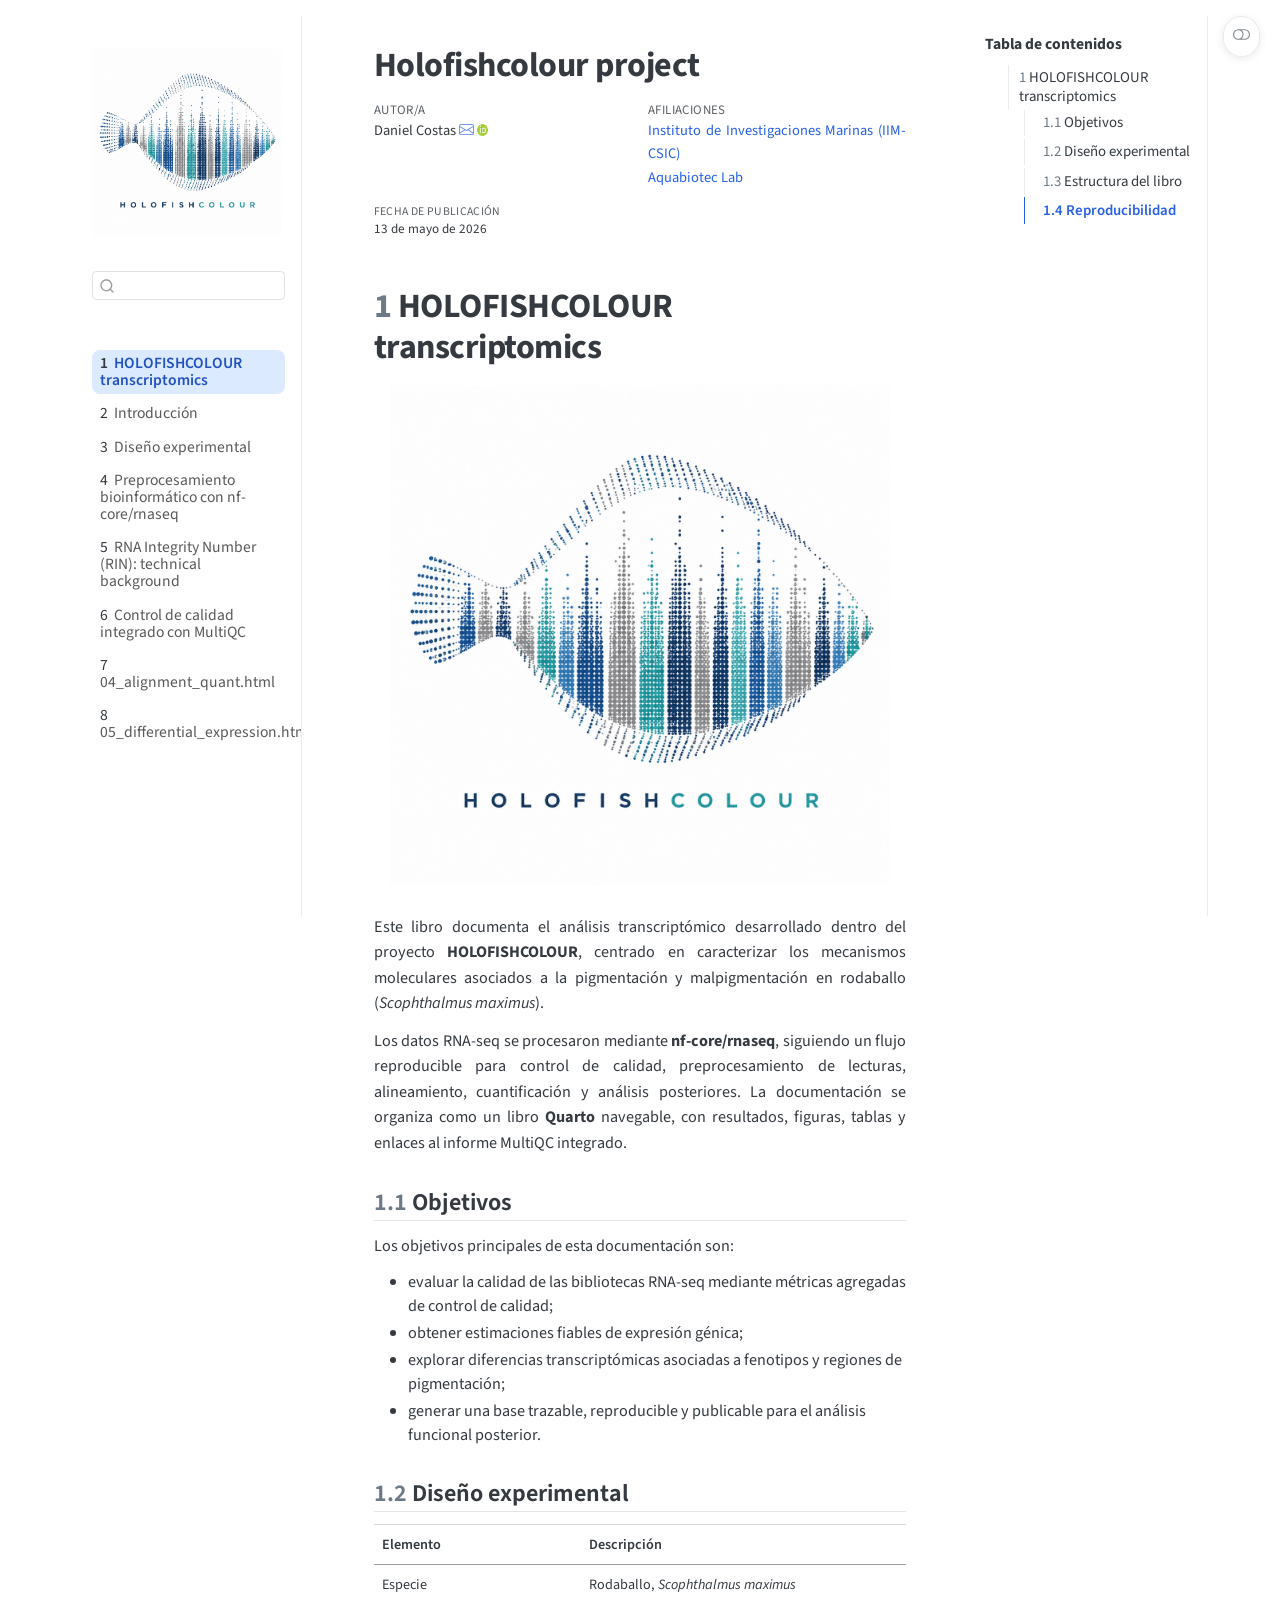
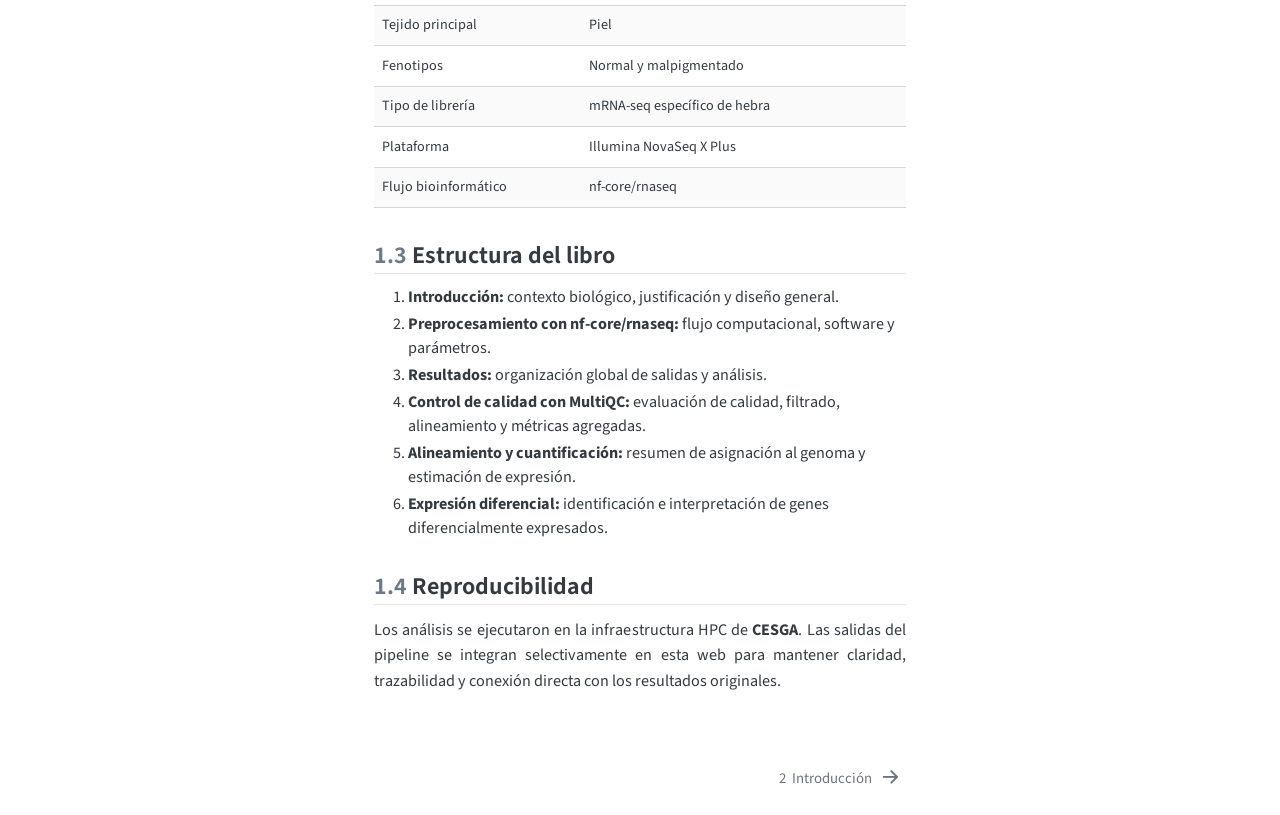
==== docs/index.html @ 81b0dbe5 "Add experimental design chapter" ====
<!DOCTYPE html>
<html xmlns="http://www.w3.org/1999/xhtml" lang="es" xml:lang="es"><head>

<meta charset="utf-8">
<meta name="generator" content="quarto-1.8.27">

<meta name="viewport" content="width=device-width, initial-scale=1.0, user-scalable=yes">

<meta name="author" content="Daniel Costas">

<title>Holofishcolour project</title>
<style>
code{white-space: pre-wrap;}
span.smallcaps{font-variant: small-caps;}
div.columns{display: flex; gap: min(4vw, 1.5em);}
div.column{flex: auto; overflow-x: auto;}
div.hanging-indent{margin-left: 1.5em; text-indent: -1.5em;}
ul.task-list{list-style: none;}
ul.task-list li input[type="checkbox"] {
  width: 0.8em;
  margin: 0 0.8em 0.2em -1em; /* quarto-specific, see https://github.com/quarto-dev/quarto-cli/issues/4556 */ 
  vertical-align: middle;
}
</style>


<script src="site_libs/quarto-nav/quarto-nav.js"></script>
<script src="site_libs/quarto-nav/headroom.min.js"></script>
<script src="site_libs/clipboard/clipboard.min.js"></script>
<script src="site_libs/quarto-search/autocomplete.umd.js"></script>
<script src="site_libs/quarto-search/fuse.min.js"></script>
<script src="site_libs/quarto-search/quarto-search.js"></script>
<meta name="quarto:offset" content="./">
<link href="./chapters/01_intro.html" rel="next">
<script src="site_libs/quarto-html/quarto.js" type="module"></script>
<script src="site_libs/quarto-html/tabsets/tabsets.js" type="module"></script>
<script src="site_libs/quarto-html/axe/axe-check.js" type="module"></script>
<script src="site_libs/quarto-html/popper.min.js"></script>
<script src="site_libs/quarto-html/tippy.umd.min.js"></script>
<script src="site_libs/quarto-html/anchor.min.js"></script>
<link href="site_libs/quarto-html/tippy.css" rel="stylesheet">
<link href="site_libs/quarto-html/quarto-syntax-highlighting-ed96de9b727972fe78a7b5d16c58bf87.css" rel="stylesheet" class="quarto-color-scheme" id="quarto-text-highlighting-styles">
<link href="site_libs/quarto-html/quarto-syntax-highlighting-dark-4d9afe2b8d18ee9fa5d0d57b5ed4214d.css" rel="stylesheet" class="quarto-color-scheme quarto-color-alternate" id="quarto-text-highlighting-styles">
<link href="site_libs/quarto-html/quarto-syntax-highlighting-ed96de9b727972fe78a7b5d16c58bf87.css" rel="stylesheet" class="quarto-color-scheme-extra" id="quarto-text-highlighting-styles">
<script src="site_libs/bootstrap/bootstrap.min.js"></script>
<link href="site_libs/bootstrap/bootstrap-icons.css" rel="stylesheet">
<link href="site_libs/bootstrap/bootstrap-0dd2bd5de344125cf763a379ddc3eb04.min.css" rel="stylesheet" append-hash="true" class="quarto-color-scheme" id="quarto-bootstrap" data-mode="light">
<link href="site_libs/bootstrap/bootstrap-dark-7e34ecb6a0e7991f0346b0751d4a7c3f.min.css" rel="stylesheet" append-hash="true" class="quarto-color-scheme quarto-color-alternate" id="quarto-bootstrap" data-mode="dark">
<link href="site_libs/bootstrap/bootstrap-0dd2bd5de344125cf763a379ddc3eb04.min.css" rel="stylesheet" append-hash="true" class="quarto-color-scheme-extra" id="quarto-bootstrap" data-mode="light">
<script id="quarto-search-options" type="application/json">{
  "location": "sidebar",
  "copy-button": false,
  "collapse-after": 3,
  "panel-placement": "start",
  "type": "textbox",
  "limit": 50,
  "keyboard-shortcut": [
    "f",
    "/",
    "s"
  ],
  "show-item-context": false,
  "language": {
    "search-no-results-text": "No se han encontrado resultados",
    "search-matching-documents-text": "documentos encontrados",
    "search-copy-link-title": "Copiar el enlace en la búsqueda",
    "search-hide-matches-text": "Ocultar resultados adicionales",
    "search-more-match-text": "resultado adicional en este documento",
    "search-more-matches-text": "resultados adicionales en este documento",
    "search-clear-button-title": "Borrar",
    "search-text-placeholder": "",
    "search-detached-cancel-button-title": "Cancelar",
    "search-submit-button-title": "Enviar",
    "search-label": "Buscar"
  }
}</script>
<style>html{ scroll-behavior: smooth; }</style>


<link rel="stylesheet" href="styles.css">
</head>

<body class="nav-sidebar floating quarto-light"><script id="quarto-html-before-body" type="application/javascript">
    const toggleBodyColorMode = (bsSheetEl) => {
      const mode = bsSheetEl.getAttribute("data-mode");
      const bodyEl = window.document.querySelector("body");
      if (mode === "dark") {
        bodyEl.classList.add("quarto-dark");
        bodyEl.classList.remove("quarto-light");
      } else {
        bodyEl.classList.add("quarto-light");
        bodyEl.classList.remove("quarto-dark");
      }
    }
    const toggleBodyColorPrimary = () => {
      const bsSheetEl = window.document.querySelector("link#quarto-bootstrap:not([rel=disabled-stylesheet])");
      if (bsSheetEl) {
        toggleBodyColorMode(bsSheetEl);
      }
    }
    const setColorSchemeToggle = (alternate) => {
      const toggles = window.document.querySelectorAll('.quarto-color-scheme-toggle');
      for (let i=0; i < toggles.length; i++) {
        const toggle = toggles[i];
        if (toggle) {
          if (alternate) {
            toggle.classList.add("alternate");
          } else {
            toggle.classList.remove("alternate");
          }
        }
      }
    };
    const toggleColorMode = (alternate) => {
      // Switch the stylesheets
      const primaryStylesheets = window.document.querySelectorAll('link.quarto-color-scheme:not(.quarto-color-alternate)');
      const alternateStylesheets = window.document.querySelectorAll('link.quarto-color-scheme.quarto-color-alternate');
      manageTransitions('#quarto-margin-sidebar .nav-link', false);
      if (alternate) {
        // note: dark is layered on light, we don't disable primary!
        enableStylesheet(alternateStylesheets);
        for (const sheetNode of alternateStylesheets) {
          if (sheetNode.id === "quarto-bootstrap") {
            toggleBodyColorMode(sheetNode);
          }
        }
      } else {
        disableStylesheet(alternateStylesheets);
        enableStylesheet(primaryStylesheets)
        toggleBodyColorPrimary();
      }
      manageTransitions('#quarto-margin-sidebar .nav-link', true);
      // Switch the toggles
      setColorSchemeToggle(alternate)
      // Hack to workaround the fact that safari doesn't
      // properly recolor the scrollbar when toggling (#1455)
      if (navigator.userAgent.indexOf('Safari') > 0 && navigator.userAgent.indexOf('Chrome') == -1) {
        manageTransitions("body", false);
        window.scrollTo(0, 1);
        setTimeout(() => {
          window.scrollTo(0, 0);
          manageTransitions("body", true);
        }, 40);
      }
    }
    const disableStylesheet = (stylesheets) => {
      for (let i=0; i < stylesheets.length; i++) {
        const stylesheet = stylesheets[i];
        stylesheet.rel = 'disabled-stylesheet';
      }
    }
    const enableStylesheet = (stylesheets) => {
      for (let i=0; i < stylesheets.length; i++) {
        const stylesheet = stylesheets[i];
        if(stylesheet.rel !== 'stylesheet') { // for Chrome, which will still FOUC without this check
          stylesheet.rel = 'stylesheet';
        }
      }
    }
    const manageTransitions = (selector, allowTransitions) => {
      const els = window.document.querySelectorAll(selector);
      for (let i=0; i < els.length; i++) {
        const el = els[i];
        if (allowTransitions) {
          el.classList.remove('notransition');
        } else {
          el.classList.add('notransition');
        }
      }
    }
    const isFileUrl = () => {
      return window.location.protocol === 'file:';
    }
    const hasAlternateSentinel = () => {
      let styleSentinel = getColorSchemeSentinel();
      if (styleSentinel !== null) {
        return styleSentinel === "alternate";
      } else {
        return false;
      }
    }
    const setStyleSentinel = (alternate) => {
      const value = alternate ? "alternate" : "default";
      if (!isFileUrl()) {
        window.localStorage.setItem("quarto-color-scheme", value);
      } else {
        localAlternateSentinel = value;
      }
    }
    const getColorSchemeSentinel = () => {
      if (!isFileUrl()) {
        const storageValue = window.localStorage.getItem("quarto-color-scheme");
        return storageValue != null ? storageValue : localAlternateSentinel;
      } else {
        return localAlternateSentinel;
      }
    }
    const toggleGiscusIfUsed = (isAlternate, darkModeDefault) => {
      const baseTheme = document.querySelector('#giscus-base-theme')?.value ?? 'light';
      const alternateTheme = document.querySelector('#giscus-alt-theme')?.value ?? 'dark';
      let newTheme = '';
      if(authorPrefersDark) {
        newTheme = isAlternate ? baseTheme : alternateTheme;
      } else {
        newTheme = isAlternate ? alternateTheme : baseTheme;
      }
      const changeGiscusTheme = () => {
        // From: https://github.com/giscus/giscus/issues/336
        const sendMessage = (message) => {
          const iframe = document.querySelector('iframe.giscus-frame');
          if (!iframe) return;
          iframe.contentWindow.postMessage({ giscus: message }, 'https://giscus.app');
        }
        sendMessage({
          setConfig: {
            theme: newTheme
          }
        });
      }
      const isGiscussLoaded = window.document.querySelector('iframe.giscus-frame') !== null;
      if (isGiscussLoaded) {
        changeGiscusTheme();
      }
    };
    const authorPrefersDark = false;
    const darkModeDefault = authorPrefersDark;
      document.querySelector('link#quarto-text-highlighting-styles.quarto-color-scheme-extra').rel = 'disabled-stylesheet';
      document.querySelector('link#quarto-bootstrap.quarto-color-scheme-extra').rel = 'disabled-stylesheet';
    let localAlternateSentinel = darkModeDefault ? 'alternate' : 'default';
    // Dark / light mode switch
    window.quartoToggleColorScheme = () => {
      // Read the current dark / light value
      let toAlternate = !hasAlternateSentinel();
      toggleColorMode(toAlternate);
      setStyleSentinel(toAlternate);
      toggleGiscusIfUsed(toAlternate, darkModeDefault);
      window.dispatchEvent(new Event('resize'));
    };
    // Switch to dark mode if need be
    if (hasAlternateSentinel()) {
      toggleColorMode(true);
    } else {
      toggleColorMode(false);
    }
  </script>

<div id="quarto-search-results"></div>
  <header id="quarto-header" class="headroom fixed-top">
  <nav class="quarto-secondary-nav">
    <div class="container-fluid d-flex">
      <button type="button" class="quarto-btn-toggle btn" data-bs-toggle="collapse" role="button" data-bs-target=".quarto-sidebar-collapse-item" aria-controls="quarto-sidebar" aria-expanded="false" aria-label="Alternar barra lateral" onclick="if (window.quartoToggleHeadroom) { window.quartoToggleHeadroom(); }">
        <i class="bi bi-layout-text-sidebar-reverse"></i>
      </button>
        <nav class="quarto-page-breadcrumbs" aria-label="breadcrumb"><ol class="breadcrumb"><li class="breadcrumb-item"><a href="./index.html"><span class="chapter-number">1</span>&nbsp; <span class="chapter-title">HOLOFISHCOLOUR transcriptomics</span></a></li></ol></nav>
        <a class="flex-grow-1" role="navigation" data-bs-toggle="collapse" data-bs-target=".quarto-sidebar-collapse-item" aria-controls="quarto-sidebar" aria-expanded="false" aria-label="Alternar barra lateral" onclick="if (window.quartoToggleHeadroom) { window.quartoToggleHeadroom(); }">      
        </a>
      <button type="button" class="btn quarto-search-button" aria-label="Buscar" onclick="window.quartoOpenSearch();">
        <i class="bi bi-search"></i>
      </button>
    </div>
  </nav>
</header>
<!-- content -->
<div id="quarto-content" class="quarto-container page-columns page-rows-contents page-layout-article">
<!-- sidebar -->
  <nav id="quarto-sidebar" class="sidebar collapse collapse-horizontal quarto-sidebar-collapse-item sidebar-navigation floating overflow-auto">
    <div class="pt-lg-2 mt-2 text-left sidebar-header sidebar-header-stacked">
      <a href="index.html" class="sidebar-logo-link">
      <img src="./images/holofishcolour_manhattan_logo_2026.png" alt="HOLOFISHCOLOUR" class="sidebar-logo light-content py-0 d-lg-inline d-none">
      <img src="./images/holofishcolour_manhattan_logo_2026.png" alt="HOLOFISHCOLOUR" class="sidebar-logo dark-content py-0 d-lg-inline d-none">
      </a>
    <div class="sidebar-title mb-0 py-0">
      <a href="./">Holofishcolour project</a> 
        <div class="sidebar-tools-main">
  <a href="" class="quarto-color-scheme-toggle quarto-navigation-tool  px-1" onclick="window.quartoToggleColorScheme(); return false;" title="Alternar modo oscuro"><i class="bi"></i></a>
</div>
    </div>
      </div>
        <div class="mt-2 flex-shrink-0 align-items-center">
        <div class="sidebar-search">
        <div id="quarto-search" class="" title="Buscar"></div>
        </div>
        </div>
    <div class="sidebar-menu-container"> 
    <ul class="list-unstyled mt-1">
        <li class="sidebar-item">
  <div class="sidebar-item-container"> 
  <a href="./index.html" class="sidebar-item-text sidebar-link active">
 <span class="menu-text"><span class="chapter-number">1</span>&nbsp; <span class="chapter-title">HOLOFISHCOLOUR transcriptomics</span></span></a>
  </div>
</li>
        <li class="sidebar-item">
  <div class="sidebar-item-container"> 
  <a href="./chapters/01_intro.html" class="sidebar-item-text sidebar-link">
 <span class="menu-text"><span class="chapter-number">2</span>&nbsp; <span class="chapter-title">Introducción</span></span></a>
  </div>
</li>
        <li class="sidebar-item">
  <div class="sidebar-item-container"> 
  <a href="./chapters/02_exp_design.html" class="sidebar-item-text sidebar-link">
 <span class="menu-text"><span class="chapter-number">3</span>&nbsp; <span class="chapter-title">Diseño experimental</span></span></a>
  </div>
</li>
        <li class="sidebar-item">
  <div class="sidebar-item-container"> 
  <a href="./chapters/02_methods_nfcore.html" class="sidebar-item-text sidebar-link">
 <span class="menu-text"><span class="chapter-number">4</span>&nbsp; <span class="chapter-title">Preprocesamiento bioinformático con nf-core/rnaseq</span></span></a>
  </div>
</li>
        <li class="sidebar-item">
  <div class="sidebar-item-container"> 
  <a href="./chapters/03_results.html" class="sidebar-item-text sidebar-link">
 <span class="menu-text"><span class="chapter-number">5</span>&nbsp; <span class="chapter-title">RNA Integrity Number (RIN): technical background</span></span></a>
  </div>
</li>
        <li class="sidebar-item">
  <div class="sidebar-item-container"> 
  <a href="./chapters/03_qc_multiqc.html" class="sidebar-item-text sidebar-link">
 <span class="menu-text"><span class="chapter-number">6</span>&nbsp; <span class="chapter-title">Control de calidad integrado con MultiQC</span></span></a>
  </div>
</li>
        <li class="sidebar-item">
  <div class="sidebar-item-container"> 
  <a href="./chapters/04_alignment_quant.html" class="sidebar-item-text sidebar-link">
 <span class="menu-text"><span class="chapter-number">7</span>&nbsp; <span class="chapter-title">04_alignment_quant.html</span></span></a>
  </div>
</li>
        <li class="sidebar-item">
  <div class="sidebar-item-container"> 
  <a href="./chapters/05_differential_expression.html" class="sidebar-item-text sidebar-link">
 <span class="menu-text"><span class="chapter-number">8</span>&nbsp; <span class="chapter-title">05_differential_expression.html</span></span></a>
  </div>
</li>
    </ul>
    </div>
</nav>
<div id="quarto-sidebar-glass" class="quarto-sidebar-collapse-item" data-bs-toggle="collapse" data-bs-target=".quarto-sidebar-collapse-item"></div>
<!-- margin-sidebar -->
    <div id="quarto-margin-sidebar" class="sidebar margin-sidebar">
        <nav id="TOC" role="doc-toc" class="toc-active">
    <h2 id="toc-title">Tabla de contenidos</h2>
   
  <ul>
  <li><a href="#holofishcolour-transcriptomics" id="toc-holofishcolour-transcriptomics" class="nav-link active" data-scroll-target="#holofishcolour-transcriptomics"><span class="header-section-number">1</span> HOLOFISHCOLOUR transcriptomics</a>
  <ul class="collapse">
  <li><a href="#objetivos" id="toc-objetivos" class="nav-link" data-scroll-target="#objetivos"><span class="header-section-number">1.1</span> Objetivos</a></li>
  <li><a href="#diseño-experimental" id="toc-diseño-experimental" class="nav-link" data-scroll-target="#diseño-experimental"><span class="header-section-number">1.2</span> Diseño experimental</a></li>
  <li><a href="#estructura-del-libro" id="toc-estructura-del-libro" class="nav-link" data-scroll-target="#estructura-del-libro"><span class="header-section-number">1.3</span> Estructura del libro</a></li>
  <li><a href="#reproducibilidad" id="toc-reproducibilidad" class="nav-link" data-scroll-target="#reproducibilidad"><span class="header-section-number">1.4</span> Reproducibilidad</a></li>
  </ul></li>
  </ul>
</nav>
    </div>
<!-- main -->
<main class="content" id="quarto-document-content">


<header id="title-block-header" class="quarto-title-block default">
<div class="quarto-title">
<h1 class="title">Holofishcolour project</h1>
</div>


<div class="quarto-title-meta-author">
  <div class="quarto-title-meta-heading">Autor/a</div>
  <div class="quarto-title-meta-heading">Afiliaciones</div>
  
    <div class="quarto-title-meta-contents">
    <p class="author">Daniel Costas <a href="mailto:daniel.costas.imbernon@gmail.com" class="quarto-title-author-email"><i class="bi bi-envelope"></i></a> <a href="https://orcid.org/0000-0003-4384-8469" class="quarto-title-author-orcid"> <img src="[data-uri]"></a></p>
  </div>
  <div class="quarto-title-meta-contents">
        <p class="affiliation">
            <a href="www.iim.csic.es">
            Instituto de Investigaciones Marinas (IIM-CSIC)
            </a>
          </p>
        <p class="affiliation">
            <a href="https://acuabiotec.csic.es">
            Aquabiotec Lab
            </a>
          </p>
      </div>
  </div>

<div class="quarto-title-meta">

      
    <div>
    <div class="quarto-title-meta-heading">Fecha de publicación</div>
    <div class="quarto-title-meta-contents">
      <p class="date">13 de mayo de 2026</p>
    </div>
  </div>
  
    
  </div>
  


</header>


<section id="holofishcolour-transcriptomics" class="level1" data-number="1">
<h1 data-number="1"><span class="header-section-number">1</span> HOLOFISHCOLOUR transcriptomics</h1>
<div class="project-brand">
<p><img src="images/holofishcolour_manhattan_logo_2026.png" class="project-logo nolightbox img-fluid" alt="Logotipo oficial de HOLOFISHCOLOUR"></p>
</div>
<p>Este libro documenta el análisis transcriptómico desarrollado dentro del proyecto <strong>HOLOFISHCOLOUR</strong>, centrado en caracterizar los mecanismos moleculares asociados a la pigmentación y malpigmentación en rodaballo (<em>Scophthalmus maximus</em>).</p>
<p>Los datos RNA-seq se procesaron mediante <strong>nf-core/rnaseq</strong>, siguiendo un flujo reproducible para control de calidad, preprocesamiento de lecturas, alineamiento, cuantificación y análisis posteriores. La documentación se organiza como un libro <strong>Quarto</strong> navegable, con resultados, figuras, tablas y enlaces al informe MultiQC integrado.</p>
<section id="objetivos" class="level2" data-number="1.1">
<h2 data-number="1.1" class="anchored" data-anchor-id="objetivos"><span class="header-section-number">1.1</span> Objetivos</h2>
<p>Los objetivos principales de esta documentación son:</p>
<ul>
<li>evaluar la calidad de las bibliotecas RNA-seq mediante métricas agregadas de control de calidad;</li>
<li>obtener estimaciones fiables de expresión génica;</li>
<li>explorar diferencias transcriptómicas asociadas a fenotipos y regiones de pigmentación;</li>
<li>generar una base trazable, reproducible y publicable para el análisis funcional posterior.</li>
</ul>
</section>
<section id="diseño-experimental" class="level2" data-number="1.2">
<h2 data-number="1.2" class="anchored" data-anchor-id="diseño-experimental"><span class="header-section-number">1.2</span> Diseño experimental</h2>
<table class="caption-top table">
<thead>
<tr class="header">
<th style="text-align: left;">Elemento</th>
<th style="text-align: left;">Descripción</th>
</tr>
</thead>
<tbody>
<tr class="odd">
<td style="text-align: left;">Especie</td>
<td style="text-align: left;">Rodaballo, <em>Scophthalmus maximus</em></td>
</tr>
<tr class="even">
<td style="text-align: left;">Tejido principal</td>
<td style="text-align: left;">Piel</td>
</tr>
<tr class="odd">
<td style="text-align: left;">Fenotipos</td>
<td style="text-align: left;">Normal y malpigmentado</td>
</tr>
<tr class="even">
<td style="text-align: left;">Tipo de librería</td>
<td style="text-align: left;">mRNA-seq específico de hebra</td>
</tr>
<tr class="odd">
<td style="text-align: left;">Plataforma</td>
<td style="text-align: left;">Illumina NovaSeq X Plus</td>
</tr>
<tr class="even">
<td style="text-align: left;">Flujo bioinformático</td>
<td style="text-align: left;">nf-core/rnaseq</td>
</tr>
</tbody>
</table>
</section>
<section id="estructura-del-libro" class="level2" data-number="1.3">
<h2 data-number="1.3" class="anchored" data-anchor-id="estructura-del-libro"><span class="header-section-number">1.3</span> Estructura del libro</h2>
<ol type="1">
<li><strong>Introducción:</strong> contexto biológico, justificación y diseño general.</li>
<li><strong>Preprocesamiento con nf-core/rnaseq:</strong> flujo computacional, software y parámetros.</li>
<li><strong>Resultados:</strong> organización global de salidas y análisis.</li>
<li><strong>Control de calidad con MultiQC:</strong> evaluación de calidad, filtrado, alineamiento y métricas agregadas.</li>
<li><strong>Alineamiento y cuantificación:</strong> resumen de asignación al genoma y estimación de expresión.</li>
<li><strong>Expresión diferencial:</strong> identificación e interpretación de genes diferencialmente expresados.</li>
</ol>
</section>
<section id="reproducibilidad" class="level2" data-number="1.4">
<h2 data-number="1.4" class="anchored" data-anchor-id="reproducibilidad"><span class="header-section-number">1.4</span> Reproducibilidad</h2>
<p>Los análisis se ejecutaron en la infraestructura HPC de <strong>CESGA</strong>. Las salidas del pipeline se integran selectivamente en esta web para mantener claridad, trazabilidad y conexión directa con los resultados originales.</p>


</section>
</section>

</main> <!-- /main -->
<script id="quarto-html-after-body" type="application/javascript">
  window.document.addEventListener("DOMContentLoaded", function (event) {
    // Ensure there is a toggle, if there isn't float one in the top right
    if (window.document.querySelector('.quarto-color-scheme-toggle') === null) {
      const a = window.document.createElement('a');
      a.classList.add('top-right');
      a.classList.add('quarto-color-scheme-toggle');
      a.href = "";
      a.onclick = function() { try { window.quartoToggleColorScheme(); } catch {} return false; };
      const i = window.document.createElement("i");
      i.classList.add('bi');
      a.appendChild(i);
      window.document.body.appendChild(a);
    }
    setColorSchemeToggle(hasAlternateSentinel())
    const icon = "";
    const anchorJS = new window.AnchorJS();
    anchorJS.options = {
      placement: 'right',
      icon: icon
    };
    anchorJS.add('.anchored');
    const isCodeAnnotation = (el) => {
      for (const clz of el.classList) {
        if (clz.startsWith('code-annotation-')) {                     
          return true;
        }
      }
      return false;
    }
    const onCopySuccess = function(e) {
      // button target
      const button = e.trigger;
      // don't keep focus
      button.blur();
      // flash "checked"
      button.classList.add('code-copy-button-checked');
      var currentTitle = button.getAttribute("title");
      button.setAttribute("title", "Copiado");
      let tooltip;
      if (window.bootstrap) {
        button.setAttribute("data-bs-toggle", "tooltip");
        button.setAttribute("data-bs-placement", "left");
        button.setAttribute("data-bs-title", "Copiado");
        tooltip = new bootstrap.Tooltip(button, 
          { trigger: "manual", 
            customClass: "code-copy-button-tooltip",
            offset: [0, -8]});
        tooltip.show();    
      }
      setTimeout(function() {
        if (tooltip) {
          tooltip.hide();
          button.removeAttribute("data-bs-title");
          button.removeAttribute("data-bs-toggle");
          button.removeAttribute("data-bs-placement");
        }
        button.setAttribute("title", currentTitle);
        button.classList.remove('code-copy-button-checked');
      }, 1000);
      // clear code selection
      e.clearSelection();
    }
    const getTextToCopy = function(trigger) {
      const outerScaffold = trigger.parentElement.cloneNode(true);
      const codeEl = outerScaffold.querySelector('code');
      for (const childEl of codeEl.children) {
        if (isCodeAnnotation(childEl)) {
          childEl.remove();
        }
      }
      return codeEl.innerText;
    }
    const clipboard = new window.ClipboardJS('.code-copy-button:not([data-in-quarto-modal])', {
      text: getTextToCopy
    });
    clipboard.on('success', onCopySuccess);
    if (window.document.getElementById('quarto-embedded-source-code-modal')) {
      const clipboardModal = new window.ClipboardJS('.code-copy-button[data-in-quarto-modal]', {
        text: getTextToCopy,
        container: window.document.getElementById('quarto-embedded-source-code-modal')
      });
      clipboardModal.on('success', onCopySuccess);
    }
      var localhostRegex = new RegExp(/^(?:http|https):\/\/localhost\:?[0-9]*\//);
      var mailtoRegex = new RegExp(/^mailto:/);
        var filterRegex = new RegExp("https:\/\/dcosimber\.github\.io\/Transcriptomics\/");
      var isInternal = (href) => {
          return filterRegex.test(href) || localhostRegex.test(href) || mailtoRegex.test(href);
      }
      // Inspect non-navigation links and adorn them if external
     var links = window.document.querySelectorAll('a[href]:not(.nav-link):not(.navbar-brand):not(.toc-action):not(.sidebar-link):not(.sidebar-item-toggle):not(.pagination-link):not(.no-external):not([aria-hidden]):not(.dropdown-item):not(.quarto-navigation-tool):not(.about-link)');
      for (var i=0; i<links.length; i++) {
        const link = links[i];
        if (!isInternal(link.href)) {
          // undo the damage that might have been done by quarto-nav.js in the case of
          // links that we want to consider external
          if (link.dataset.originalHref !== undefined) {
            link.href = link.dataset.originalHref;
          }
        }
      }
    function tippyHover(el, contentFn, onTriggerFn, onUntriggerFn) {
      const config = {
        allowHTML: true,
        maxWidth: 500,
        delay: 100,
        arrow: false,
        appendTo: function(el) {
            return el.parentElement;
        },
        interactive: true,
        interactiveBorder: 10,
        theme: 'quarto',
        placement: 'bottom-start',
      };
      if (contentFn) {
        config.content = contentFn;
      }
      if (onTriggerFn) {
        config.onTrigger = onTriggerFn;
      }
      if (onUntriggerFn) {
        config.onUntrigger = onUntriggerFn;
      }
      window.tippy(el, config); 
    }
    const noterefs = window.document.querySelectorAll('a[role="doc-noteref"]');
    for (var i=0; i<noterefs.length; i++) {
      const ref = noterefs[i];
      tippyHover(ref, function() {
        // use id or data attribute instead here
        let href = ref.getAttribute('data-footnote-href') || ref.getAttribute('href');
        try { href = new URL(href).hash; } catch {}
        const id = href.replace(/^#\/?/, "");
        const note = window.document.getElementById(id);
        if (note) {
          return note.innerHTML;
        } else {
          return "";
        }
      });
    }
    const xrefs = window.document.querySelectorAll('a.quarto-xref');
    const processXRef = (id, note) => {
      // Strip column container classes
      const stripColumnClz = (el) => {
        el.classList.remove("page-full", "page-columns");
        if (el.children) {
          for (const child of el.children) {
            stripColumnClz(child);
          }
        }
      }
      stripColumnClz(note)
      if (id === null || id.startsWith('sec-')) {
        // Special case sections, only their first couple elements
        const container = document.createElement("div");
        if (note.children && note.children.length > 2) {
          container.appendChild(note.children[0].cloneNode(true));
          for (let i = 1; i < note.children.length; i++) {
            const child = note.children[i];
            if (child.tagName === "P" && child.innerText === "") {
              continue;
            } else {
              container.appendChild(child.cloneNode(true));
              break;
            }
          }
          if (window.Quarto?.typesetMath) {
            window.Quarto.typesetMath(container);
          }
          return container.innerHTML
        } else {
          if (window.Quarto?.typesetMath) {
            window.Quarto.typesetMath(note);
          }
          return note.innerHTML;
        }
      } else {
        // Remove any anchor links if they are present
        const anchorLink = note.querySelector('a.anchorjs-link');
        if (anchorLink) {
          anchorLink.remove();
        }
        if (window.Quarto?.typesetMath) {
          window.Quarto.typesetMath(note);
        }
        if (note.classList.contains("callout")) {
          return note.outerHTML;
        } else {
          return note.innerHTML;
        }
      }
    }
    for (var i=0; i<xrefs.length; i++) {
      const xref = xrefs[i];
      tippyHover(xref, undefined, function(instance) {
        instance.disable();
        let url = xref.getAttribute('href');
        let hash = undefined; 
        if (url.startsWith('#')) {
          hash = url;
        } else {
          try { hash = new URL(url).hash; } catch {}
        }
        if (hash) {
          const id = hash.replace(/^#\/?/, "");
          const note = window.document.getElementById(id);
          if (note !== null) {
            try {
              const html = processXRef(id, note.cloneNode(true));
              instance.setContent(html);
            } finally {
              instance.enable();
              instance.show();
            }
          } else {
            // See if we can fetch this
            fetch(url.split('#')[0])
            .then(res => res.text())
            .then(html => {
              const parser = new DOMParser();
              const htmlDoc = parser.parseFromString(html, "text/html");
              const note = htmlDoc.getElementById(id);
              if (note !== null) {
                const html = processXRef(id, note);
                instance.setContent(html);
              } 
            }).finally(() => {
              instance.enable();
              instance.show();
            });
          }
        } else {
          // See if we can fetch a full url (with no hash to target)
          // This is a special case and we should probably do some content thinning / targeting
          fetch(url)
          .then(res => res.text())
          .then(html => {
            const parser = new DOMParser();
            const htmlDoc = parser.parseFromString(html, "text/html");
            const note = htmlDoc.querySelector('main.content');
            if (note !== null) {
              // This should only happen for chapter cross references
              // (since there is no id in the URL)
              // remove the first header
              if (note.children.length > 0 && note.children[0].tagName === "HEADER") {
                note.children[0].remove();
              }
              const html = processXRef(null, note);
              instance.setContent(html);
            } 
          }).finally(() => {
            instance.enable();
            instance.show();
          });
        }
      }, function(instance) {
      });
    }
        let selectedAnnoteEl;
        const selectorForAnnotation = ( cell, annotation) => {
          let cellAttr = 'data-code-cell="' + cell + '"';
          let lineAttr = 'data-code-annotation="' +  annotation + '"';
          const selector = 'span[' + cellAttr + '][' + lineAttr + ']';
          return selector;
        }
        const selectCodeLines = (annoteEl) => {
          const doc = window.document;
          const targetCell = annoteEl.getAttribute("data-target-cell");
          const targetAnnotation = annoteEl.getAttribute("data-target-annotation");
          const annoteSpan = window.document.querySelector(selectorForAnnotation(targetCell, targetAnnotation));
          const lines = annoteSpan.getAttribute("data-code-lines").split(",");
          const lineIds = lines.map((line) => {
            return targetCell + "-" + line;
          })
          let top = null;
          let height = null;
          let parent = null;
          if (lineIds.length > 0) {
              //compute the position of the single el (top and bottom and make a div)
              const el = window.document.getElementById(lineIds[0]);
              top = el.offsetTop;
              height = el.offsetHeight;
              parent = el.parentElement.parentElement;
            if (lineIds.length > 1) {
              const lastEl = window.document.getElementById(lineIds[lineIds.length - 1]);
              const bottom = lastEl.offsetTop + lastEl.offsetHeight;
              height = bottom - top;
            }
            if (top !== null && height !== null && parent !== null) {
              // cook up a div (if necessary) and position it 
              let div = window.document.getElementById("code-annotation-line-highlight");
              if (div === null) {
                div = window.document.createElement("div");
                div.setAttribute("id", "code-annotation-line-highlight");
                div.style.position = 'absolute';
                parent.appendChild(div);
              }
              div.style.top = top - 2 + "px";
              div.style.height = height + 4 + "px";
              div.style.left = 0;
              let gutterDiv = window.document.getElementById("code-annotation-line-highlight-gutter");
              if (gutterDiv === null) {
                gutterDiv = window.document.createElement("div");
                gutterDiv.setAttribute("id", "code-annotation-line-highlight-gutter");
                gutterDiv.style.position = 'absolute';
                const codeCell = window.document.getElementById(targetCell);
                const gutter = codeCell.querySelector('.code-annotation-gutter');
                gutter.appendChild(gutterDiv);
              }
              gutterDiv.style.top = top - 2 + "px";
              gutterDiv.style.height = height + 4 + "px";
            }
            selectedAnnoteEl = annoteEl;
          }
        };
        const unselectCodeLines = () => {
          const elementsIds = ["code-annotation-line-highlight", "code-annotation-line-highlight-gutter"];
          elementsIds.forEach((elId) => {
            const div = window.document.getElementById(elId);
            if (div) {
              div.remove();
            }
          });
          selectedAnnoteEl = undefined;
        };
          // Handle positioning of the toggle
      window.addEventListener(
        "resize",
        throttle(() => {
          elRect = undefined;
          if (selectedAnnoteEl) {
            selectCodeLines(selectedAnnoteEl);
          }
        }, 10)
      );
      function throttle(fn, ms) {
      let throttle = false;
      let timer;
        return (...args) => {
          if(!throttle) { // first call gets through
              fn.apply(this, args);
              throttle = true;
          } else { // all the others get throttled
              if(timer) clearTimeout(timer); // cancel #2
              timer = setTimeout(() => {
                fn.apply(this, args);
                timer = throttle = false;
              }, ms);
          }
        };
      }
        // Attach click handler to the DT
        const annoteDls = window.document.querySelectorAll('dt[data-target-cell]');
        for (const annoteDlNode of annoteDls) {
          annoteDlNode.addEventListener('click', (event) => {
            const clickedEl = event.target;
            if (clickedEl !== selectedAnnoteEl) {
              unselectCodeLines();
              const activeEl = window.document.querySelector('dt[data-target-cell].code-annotation-active');
              if (activeEl) {
                activeEl.classList.remove('code-annotation-active');
              }
              selectCodeLines(clickedEl);
              clickedEl.classList.add('code-annotation-active');
            } else {
              // Unselect the line
              unselectCodeLines();
              clickedEl.classList.remove('code-annotation-active');
            }
          });
        }
    const findCites = (el) => {
      const parentEl = el.parentElement;
      if (parentEl) {
        const cites = parentEl.dataset.cites;
        if (cites) {
          return {
            el,
            cites: cites.split(' ')
          };
        } else {
          return findCites(el.parentElement)
        }
      } else {
        return undefined;
      }
    };
    var bibliorefs = window.document.querySelectorAll('a[role="doc-biblioref"]');
    for (var i=0; i<bibliorefs.length; i++) {
      const ref = bibliorefs[i];
      const citeInfo = findCites(ref);
      if (citeInfo) {
        tippyHover(citeInfo.el, function() {
          var popup = window.document.createElement('div');
          citeInfo.cites.forEach(function(cite) {
            var citeDiv = window.document.createElement('div');
            citeDiv.classList.add('hanging-indent');
            citeDiv.classList.add('csl-entry');
            var biblioDiv = window.document.getElementById('ref-' + cite);
            if (biblioDiv) {
              citeDiv.innerHTML = biblioDiv.innerHTML;
            }
            popup.appendChild(citeDiv);
          });
          return popup.innerHTML;
        });
      }
    }
  });
  </script>
<nav class="page-navigation">
  <div class="nav-page nav-page-previous">
  </div>
  <div class="nav-page nav-page-next">
      <a href="./chapters/01_intro.html" class="pagination-link" aria-label="Introducción">
        <span class="nav-page-text"><span class="chapter-number">2</span>&nbsp; <span class="chapter-title">Introducción</span></span> <i class="bi bi-arrow-right-short"></i>
      </a>
  </div>
</nav>
</div> <!-- /content -->




<script src="site_libs/quarto-html/zenscroll-min.js"></script>
</body></html>
---- docs/site_libs/quarto-html/tippy.css ----
.tippy-box[data-animation=fade][data-state=hidden]{opacity:0}[data-tippy-root]{max-width:calc(100vw - 10px)}.tippy-box{position:relative;background-color:#333;color:#fff;border-radius:4px;font-size:14px;line-height:1.4;white-space:normal;outline:0;transition-property:transform,visibility,opacity}.tippy-box[data-placement^=top]>.tippy-arrow{bottom:0}.tippy-box[data-placement^=top]>.tippy-arrow:before{bottom:-7px;left:0;border-width:8px 8px 0;border-top-color:initial;transform-origin:center top}.tippy-box[data-placement^=bottom]>.tippy-arrow{top:0}.tippy-box[data-placement^=bottom]>.tippy-arrow:before{top:-7px;left:0;border-width:0 8px 8px;border-bottom-color:initial;transform-origin:center bottom}.tippy-box[data-placement^=left]>.tippy-arrow{right:0}.tippy-box[data-placement^=left]>.tippy-arrow:before{border-width:8px 0 8px 8px;border-left-color:initial;right:-7px;transform-origin:center left}.tippy-box[data-placement^=right]>.tippy-arrow{left:0}.tippy-box[data-placement^=right]>.tippy-arrow:before{left:-7px;border-width:8px 8px 8px 0;border-right-color:initial;transform-origin:center right}.tippy-box[data-inertia][data-state=visible]{transition-timing-function:cubic-bezier(.54,1.5,.38,1.11)}.tippy-arrow{width:16px;height:16px;color:#333}.tippy-arrow:before{content:"";position:absolute;border-color:transparent;border-style:solid}.tippy-content{position:relative;padding:5px 9px;z-index:1}
---- docs/site_libs/quarto-html/quarto-syntax-highlighting-ed96de9b727972fe78a7b5d16c58bf87.css ----
/* quarto syntax highlight colors */
:root {
  --quarto-hl-ot-color: #003B4F;
  --quarto-hl-at-color: #657422;
  --quarto-hl-ss-color: #20794D;
  --quarto-hl-an-color: #5E5E5E;
  --quarto-hl-fu-color: #4758AB;
  --quarto-hl-st-color: #20794D;
  --quarto-hl-cf-color: #003B4F;
  --quarto-hl-op-color: #5E5E5E;
  --quarto-hl-er-color: #AD0000;
  --quarto-hl-bn-color: #AD0000;
  --quarto-hl-al-color: #AD0000;
  --quarto-hl-va-color: #111111;
  --quarto-hl-bu-color: inherit;
  --quarto-hl-ex-color: inherit;
  --quarto-hl-pp-color: #AD0000;
  --quarto-hl-in-color: #5E5E5E;
  --quarto-hl-vs-color: #20794D;
  --quarto-hl-wa-color: #5E5E5E;
  --quarto-hl-do-color: #5E5E5E;
  --quarto-hl-im-color: #00769E;
  --quarto-hl-ch-color: #20794D;
  --quarto-hl-dt-color: #AD0000;
  --quarto-hl-fl-color: #AD0000;
  --quarto-hl-co-color: #5E5E5E;
  --quarto-hl-cv-color: #5E5E5E;
  --quarto-hl-cn-color: #8f5902;
  --quarto-hl-sc-color: #5E5E5E;
  --quarto-hl-dv-color: #AD0000;
  --quarto-hl-kw-color: #003B4F;
}

/* other quarto variables */
:root {
  --quarto-font-monospace: SFMono-Regular, Menlo, Monaco, Consolas, "Liberation Mono", "Courier New", monospace;
}

/* syntax highlight based on Pandoc's rules */
pre > code.sourceCode > span {
  color: #003B4F;
}

code.sourceCode > span {
  color: #003B4F;
}

div.sourceCode,
div.sourceCode pre.sourceCode {
  color: #003B4F;
}

/* Normal */
code span {
  color: #003B4F;
}

/* Alert */
code span.al {
  color: #AD0000;
  font-style: inherit;
}

/* Annotation */
code span.an {
  color: #5E5E5E;
  font-style: inherit;
}

/* Attribute */
code span.at {
  color: #657422;
  font-style: inherit;
}

/* BaseN */
code span.bn {
  color: #AD0000;
  font-style: inherit;
}

/* BuiltIn */
code span.bu {
  font-style: inherit;
}

/* ControlFlow */
code span.cf {
  color: #003B4F;
  font-weight: bold;
  font-style: inherit;
}

/* Char */
code span.ch {
  color: #20794D;
  font-style: inherit;
}

/* Constant */
code span.cn {
  color: #8f5902;
  font-style: inherit;
}

/* Comment */
code span.co {
  color: #5E5E5E;
  font-style: inherit;
}

/* CommentVar */
code span.cv {
  color: #5E5E5E;
  font-style: italic;
}

/* Documentation */
code span.do {
  color: #5E5E5E;
  font-style: italic;
}

/* DataType */
code span.dt {
  color: #AD0000;
  font-style: inherit;
}

/* DecVal */
code span.dv {
  color: #AD0000;
  font-style: inherit;
}

/* Error */
code span.er {
  color: #AD0000;
  font-style: inherit;
}

/* Extension */
code span.ex {
  font-style: inherit;
}

/* Float */
code span.fl {
  color: #AD0000;
  font-style: inherit;
}

/* Function */
code span.fu {
  color: #4758AB;
  font-style: inherit;
}

/* Import */
code span.im {
  color: #00769E;
  font-style: inherit;
}

/* Information */
code span.in {
  color: #5E5E5E;
  font-style: inherit;
}

/* Keyword */
code span.kw {
  color: #003B4F;
  font-weight: bold;
  font-style: inherit;
}

/* Operator */
code span.op {
  color: #5E5E5E;
  font-style: inherit;
}

/* Other */
code span.ot {
  color: #003B4F;
  font-style: inherit;
}

/* Preprocessor */
code span.pp {
  color: #AD0000;
  font-style: inherit;
}

/* SpecialChar */
code span.sc {
  color: #5E5E5E;
  font-style: inherit;
}

/* SpecialString */
code span.ss {
  color: #20794D;
  font-style: inherit;
}

/* String */
code span.st {
  color: #20794D;
  font-style: inherit;
}

/* Variable */
code span.va {
  color: #111111;
  font-style: inherit;
}

/* VerbatimString */
code span.vs {
  color: #20794D;
  font-style: inherit;
}

/* Warning */
code span.wa {
  color: #5E5E5E;
  font-style: italic;
}

.prevent-inlining {
  content: "</";
}

/*# sourceMappingURL=0920dd6d7437995b8cdf7429764427b1.css.map */
---- docs/site_libs/quarto-html/quarto-syntax-highlighting-dark-4d9afe2b8d18ee9fa5d0d57b5ed4214d.css ----
/* quarto syntax highlight colors */
:root {
  --quarto-hl-al-color: #f07178;
  --quarto-hl-an-color: #d4d0ab;
  --quarto-hl-at-color: #00e0e0;
  --quarto-hl-bn-color: #d4d0ab;
  --quarto-hl-bu-color: #abe338;
  --quarto-hl-ch-color: #abe338;
  --quarto-hl-co-color: #f8f8f2;
  --quarto-hl-cv-color: #ffd700;
  --quarto-hl-cn-color: #ffd700;
  --quarto-hl-cf-color: #ffa07a;
  --quarto-hl-dt-color: #ffa07a;
  --quarto-hl-dv-color: #d4d0ab;
  --quarto-hl-do-color: #f8f8f2;
  --quarto-hl-er-color: #f07178;
  --quarto-hl-ex-color: #00e0e0;
  --quarto-hl-fl-color: #d4d0ab;
  --quarto-hl-fu-color: #ffa07a;
  --quarto-hl-im-color: #abe338;
  --quarto-hl-in-color: #d4d0ab;
  --quarto-hl-kw-color: #ffa07a;
  --quarto-hl-op-color: #ffa07a;
  --quarto-hl-ot-color: #00e0e0;
  --quarto-hl-pp-color: #dcc6e0;
  --quarto-hl-re-color: #00e0e0;
  --quarto-hl-sc-color: #abe338;
  --quarto-hl-ss-color: #abe338;
  --quarto-hl-st-color: #abe338;
  --quarto-hl-va-color: #00e0e0;
  --quarto-hl-vs-color: #abe338;
  --quarto-hl-wa-color: #dcc6e0;
}

/* other quarto variables */
:root {
  --quarto-font-monospace: SFMono-Regular, Menlo, Monaco, Consolas, "Liberation Mono", "Courier New", monospace;
}

/* syntax highlight based on Pandoc's rules */
pre > code.sourceCode > span {
  color: #f8f8f2;
}

code.sourceCode > span {
  color: #f8f8f2;
}

div.sourceCode,
div.sourceCode pre.sourceCode {
  color: #f8f8f2;
}

/* Normal */
code span {
  color: #f8f8f2;
}

/* Alert */
code span.al {
  color: #f07178;
}

/* Annotation */
code span.an {
  color: #d4d0ab;
}

/* Attribute */
code span.at {
  color: #00e0e0;
}

/* BaseN */
code span.bn {
  color: #d4d0ab;
}

/* BuiltIn */
code span.bu {
  color: #abe338;
}

/* ControlFlow */
code span.cf {
  font-weight: bold;
  color: #ffa07a;
}

/* Char */
code span.ch {
  color: #abe338;
}

/* Constant */
code span.cn {
  color: #ffd700;
}

/* Comment */
code span.co {
  font-style: italic;
  color: #f8f8f2;
}

/* CommentVar */
code span.cv {
  color: #ffd700;
}

/* Documentation */
code span.do {
  color: #f8f8f2;
}

/* DataType */
code span.dt {
  color: #ffa07a;
}

/* DecVal */
code span.dv {
  color: #d4d0ab;
}

/* Error */
code span.er {
  color: #f07178;
  text-decoration: underline;
}

/* Extension */
code span.ex {
  font-weight: bold;
  color: #00e0e0;
}

/* Float */
code span.fl {
  color: #d4d0ab;
}

/* Function */
code span.fu {
  color: #ffa07a;
}

/* Import */
code span.im {
  color: #abe338;
}

/* Information */
code span.in {
  color: #d4d0ab;
}

/* Keyword */
code span.kw {
  font-weight: bold;
  color: #ffa07a;
}

/* Operator */
code span.op {
  color: #ffa07a;
}

/* Other */
code span.ot {
  color: #00e0e0;
}

/* Preprocessor */
code span.pp {
  color: #dcc6e0;
}

/* RegionMarker */
code span.re {
  background-color: #f8f8f2;
  color: #00e0e0;
}

/* SpecialChar */
code span.sc {
  color: #abe338;
}

/* SpecialString */
code span.ss {
  color: #abe338;
}

/* String */
code span.st {
  color: #abe338;
}

/* Variable */
code span.va {
  color: #00e0e0;
}

/* VerbatimString */
code span.vs {
  color: #abe338;
}

/* Warning */
code span.wa {
  color: #dcc6e0;
}

.prevent-inlining {
  content: "</";
}

/*# sourceMappingURL=86edf53ecdff796acf02dbceed379426.css.map */
---- docs/site_libs/quarto-html/quarto-syntax-highlighting-ed96de9b727972fe78a7b5d16c58bf87.css ----
/* quarto syntax highlight colors */
:root {
  --quarto-hl-ot-color: #003B4F;
  --quarto-hl-at-color: #657422;
  --quarto-hl-ss-color: #20794D;
  --quarto-hl-an-color: #5E5E5E;
  --quarto-hl-fu-color: #4758AB;
  --quarto-hl-st-color: #20794D;
  --quarto-hl-cf-color: #003B4F;
  --quarto-hl-op-color: #5E5E5E;
  --quarto-hl-er-color: #AD0000;
  --quarto-hl-bn-color: #AD0000;
  --quarto-hl-al-color: #AD0000;
  --quarto-hl-va-color: #111111;
  --quarto-hl-bu-color: inherit;
  --quarto-hl-ex-color: inherit;
  --quarto-hl-pp-color: #AD0000;
  --quarto-hl-in-color: #5E5E5E;
  --quarto-hl-vs-color: #20794D;
  --quarto-hl-wa-color: #5E5E5E;
  --quarto-hl-do-color: #5E5E5E;
  --quarto-hl-im-color: #00769E;
  --quarto-hl-ch-color: #20794D;
  --quarto-hl-dt-color: #AD0000;
  --quarto-hl-fl-color: #AD0000;
  --quarto-hl-co-color: #5E5E5E;
  --quarto-hl-cv-color: #5E5E5E;
  --quarto-hl-cn-color: #8f5902;
  --quarto-hl-sc-color: #5E5E5E;
  --quarto-hl-dv-color: #AD0000;
  --quarto-hl-kw-color: #003B4F;
}

/* other quarto variables */
:root {
  --quarto-font-monospace: SFMono-Regular, Menlo, Monaco, Consolas, "Liberation Mono", "Courier New", monospace;
}

/* syntax highlight based on Pandoc's rules */
pre > code.sourceCode > span {
  color: #003B4F;
}

code.sourceCode > span {
  color: #003B4F;
}

div.sourceCode,
div.sourceCode pre.sourceCode {
  color: #003B4F;
}

/* Normal */
code span {
  color: #003B4F;
}

/* Alert */
code span.al {
  color: #AD0000;
  font-style: inherit;
}

/* Annotation */
code span.an {
  color: #5E5E5E;
  font-style: inherit;
}

/* Attribute */
code span.at {
  color: #657422;
  font-style: inherit;
}

/* BaseN */
code span.bn {
  color: #AD0000;
  font-style: inherit;
}

/* BuiltIn */
code span.bu {
  font-style: inherit;
}

/* ControlFlow */
code span.cf {
  color: #003B4F;
  font-weight: bold;
  font-style: inherit;
}

/* Char */
code span.ch {
  color: #20794D;
  font-style: inherit;
}

/* Constant */
code span.cn {
  color: #8f5902;
  font-style: inherit;
}

/* Comment */
code span.co {
  color: #5E5E5E;
  font-style: inherit;
}

/* CommentVar */
code span.cv {
  color: #5E5E5E;
  font-style: italic;
}

/* Documentation */
code span.do {
  color: #5E5E5E;
  font-style: italic;
}

/* DataType */
code span.dt {
  color: #AD0000;
  font-style: inherit;
}

/* DecVal */
code span.dv {
  color: #AD0000;
  font-style: inherit;
}

/* Error */
code span.er {
  color: #AD0000;
  font-style: inherit;
}

/* Extension */
code span.ex {
  font-style: inherit;
}

/* Float */
code span.fl {
  color: #AD0000;
  font-style: inherit;
}

/* Function */
code span.fu {
  color: #4758AB;
  font-style: inherit;
}

/* Import */
code span.im {
  color: #00769E;
  font-style: inherit;
}

/* Information */
code span.in {
  color: #5E5E5E;
  font-style: inherit;
}

/* Keyword */
code span.kw {
  color: #003B4F;
  font-weight: bold;
  font-style: inherit;
}

/* Operator */
code span.op {
  color: #5E5E5E;
  font-style: inherit;
}

/* Other */
code span.ot {
  color: #003B4F;
  font-style: inherit;
}

/* Preprocessor */
code span.pp {
  color: #AD0000;
  font-style: inherit;
}

/* SpecialChar */
code span.sc {
  color: #5E5E5E;
  font-style: inherit;
}

/* SpecialString */
code span.ss {
  color: #20794D;
  font-style: inherit;
}

/* String */
code span.st {
  color: #20794D;
  font-style: inherit;
}

/* Variable */
code span.va {
  color: #111111;
  font-style: inherit;
}

/* VerbatimString */
code span.vs {
  color: #20794D;
  font-style: inherit;
}

/* Warning */
code span.wa {
  color: #5E5E5E;
  font-style: italic;
}

.prevent-inlining {
  content: "</";
}

/*# sourceMappingURL=0920dd6d7437995b8cdf7429764427b1.css.map */
---- docs/styles.css ----
/* =====================================================
   Holofishcolour — Quarto Book styling
   Layout:
   - Left: global book navigation
   - Center: content
   - Right: page TOC
   Theme:
   - light: cosmo
   - dark: darkly
   ===================================================== */


/* -----------------------------------------------------
   1. Global typography
   ----------------------------------------------------- */

body {
  font-size: 0.95rem;
  line-height: 1.58;
}

p {
  text-align: justify;
  text-justify: inter-word;
  hyphens: auto;
  margin-bottom: 0.72rem;
}

li {
  line-height: 1.48;
  margin-bottom: 0.18rem;
}

pre,
code {
  font-size: 0.92em;
  text-align: left;
  hyphens: none;
}

pre code {
  white-space: pre-wrap;
}


/* -----------------------------------------------------
   2. Main content area
   ----------------------------------------------------- */

#quarto-content {
  padding-top: 0.95rem;
}

main.content,
#quarto-document-content {
  max-width: 900px;
}

section {
  margin-bottom: 1.85rem;
}


/* -----------------------------------------------------
   3. Headings
   ----------------------------------------------------- */

h1, h2, h3, h4 {
  line-height: 1.22;
  margin-top: 1.35em;
  margin-bottom: 0.48em;
}

h1 {
  font-size: 2rem;
  font-weight: 700;
  letter-spacing: -0.015em;
}

h2 {
  font-size: 1.42rem;
  font-weight: 650;
  padding-bottom: 0.15rem;
  border-bottom: 1px solid rgba(0, 0, 0, 0.10);
}

h3 {
  font-size: 1.18rem;
  font-weight: 600;
}

h4 {
  font-weight: 600;
  font-size: 1rem;
}


/* -----------------------------------------------------
   4. Left sidebar = book navigation
   ----------------------------------------------------- */

#quarto-sidebar,
.sidebar {
  border-right: 1px solid rgba(0, 0, 0, 0.08);
}

/* Hide sidebar title text and keep the project logo as the visual anchor */
#quarto-sidebar .sidebar-title-text {
  display: none !important;
}

#quarto-sidebar .sidebar-title {
  display: flex;
  align-items: center;
  justify-content: center;
  padding-top: 0.35rem;
  padding-bottom: 0.25rem;
  margin-bottom: 0.2rem;
  min-height: auto;
}

#quarto-sidebar .sidebar-logo {
  max-width: 190px;
  width: 100%;
  height: auto;
  display: block;
  margin: 0 auto;
  border-radius: 0;
}

/* Hide only the text title below the logo; keep sidebar tools available */
#quarto-sidebar .sidebar-title > a {
  display: none !important;
}

#quarto-sidebar .sidebar-tools-main {
  display: block !important;
}

#quarto-sidebar .sidebar-menu-container {
  margin-top: 0.6rem;
}

#quarto-sidebar .sidebar-item-container {
  margin-bottom: 0.18rem;
}

#quarto-sidebar .sidebar-item-text,
#quarto-sidebar .sidebar-link {
  border-radius: 8px;
  padding: 0.28rem 0.5rem;
  font-size: 0.92rem;
  transition: background-color 0.16s ease, color 0.16s ease;
}

#quarto-sidebar .sidebar-item-text:hover,
#quarto-sidebar .sidebar-link:hover {
  text-decoration: none;
  background-color: rgba(13, 110, 253, 0.08);
}

#quarto-sidebar .sidebar-item-text.sidebar-link.active,
#quarto-sidebar .active > .sidebar-item-text,
#quarto-sidebar .active > .sidebar-link {
  background-color: rgba(13, 110, 253, 0.14);
  font-weight: 600;
}

#quarto-sidebar .sidebar-search {
  margin-bottom: 1rem;
}

#quarto-sidebar input[type="search"] {
  border-radius: 8px;
}


/* -----------------------------------------------------
   5. Avoid TOC duplication look on left
   ----------------------------------------------------- */

#quarto-sidebar #TOC,
#quarto-sidebar .toc-actions,
#quarto-sidebar .sidebar-toc {
  border: none;
  padding: 0;
  margin: 0;
}


/* -----------------------------------------------------
   6. Right sidebar = page TOC
   ----------------------------------------------------- */

.margin-sidebar,
#TOC {
  font-size: 0.86rem;
}

#TOC {
  padding-left: 0.4rem;
}

#TOC > h2 {
  font-size: 0.92rem;
  font-weight: 700;
  margin-bottom: 0.6rem;
}

#TOC ul {
  padding-left: 0.95rem;
  margin-bottom: 0;
}

#TOC li {
  margin-bottom: 0.18rem;
}

#TOC a {
  text-decoration: none;
  line-height: 1.3;
}

#TOC a:hover {
  text-decoration: underline;
}

#TOC .active {
  font-weight: 600;
}


/* -----------------------------------------------------
   7. Title block / metadata
   ----------------------------------------------------- */

.quarto-title-banner {
  margin-bottom: 1rem;
}

.quarto-title-meta {
  font-size: 0.86rem;
  line-height: 1.4;
}

.quarto-title-meta-heading {
  font-size: 0.72rem;
  text-transform: uppercase;
  letter-spacing: 0.03em;
  opacity: 0.75;
}

.project-brand {
  margin: 0.4rem auto 1.7rem;
  text-align: center;
}

.project-brand p {
  text-align: center;
}

.project-logo {
  width: min(100%, 500px);
  height: auto;
  border-radius: 0;
}


/* -----------------------------------------------------
   8. Tables
   ----------------------------------------------------- */

table {
  margin-left: auto;
  margin-right: auto;
  border-collapse: collapse;
  font-size: 0.88em;
  width: auto;
  max-width: 100%;
}

th {
  text-align: center;
  vertical-align: middle;
  font-weight: 600;
  padding: 0.5em 0.68em;
  background-color: rgba(0, 0, 0, 0.045);
}

td {
  vertical-align: middle;
  padding: 0.48em 0.65em;
}

tbody tr:nth-child(even) {
  background-color: rgba(0, 0, 0, 0.018);
}

tbody tr:hover {
  background-color: rgba(0, 0, 0, 0.045);
}


/* -----------------------------------------------------
   9. Figures & images
   ----------------------------------------------------- */

img {
  max-width: 100%;
  height: auto;
  border-radius: 6px;
}

a.lightbox img {
  cursor: zoom-in;
}

figure {
  margin-top: 1rem;
  margin-bottom: 1.2rem;
}

figcaption {
  text-align: justify;
  text-justify: inter-word;
  hyphens: auto;
  font-size: 0.86em;
  color: #5f6b7a;
  margin-top: 0.45em;
}

/* MultiQC integration */
.multiqc-link-row {
  display: flex;
  flex-wrap: wrap;
  gap: 0.65rem;
  margin-top: 0.85rem;
}

.metric-grid {
  display: grid;
  grid-template-columns: repeat(auto-fit, minmax(150px, 1fr));
  gap: 0.8rem;
  margin: 1.1rem 0 1.45rem;
}

.metric-card {
  border: 1px solid rgba(0, 0, 0, 0.10);
  border-radius: 8px;
  padding: 0.75rem 0.85rem;
  background: rgba(0, 0, 0, 0.018);
}

.metric-card p {
  margin-bottom: 0;
  text-align: left;
}

.metric-card strong {
  display: block;
  font-size: 1.32rem;
  line-height: 1.1;
  margin-bottom: 0.35rem;
}

.multiqc-details {
  border: 1px solid rgba(0, 0, 0, 0.10);
  border-radius: 8px;
  padding: 0.65rem 0.75rem;
  margin: 1rem 0 1.35rem;
}

.multiqc-details summary {
  cursor: pointer;
  font-weight: 650;
}

.multiqc-table-actions {
  display: flex;
  align-items: center;
  justify-content: space-between;
  gap: 0.75rem;
  margin: 0.85rem 0 0.55rem;
}

.multiqc-table-caption {
  margin-bottom: 0;
  font-size: 0.84rem;
  color: #5f6b7a;
  text-align: left;
}

.multiqc-copy-button {
  flex: 0 0 auto;
  border: 1px solid rgba(13, 110, 253, 0.35);
  border-radius: 8px;
  padding: 0.28rem 0.55rem;
  background: rgba(13, 110, 253, 0.08);
  color: #0d6efd;
  font-size: 0.78rem;
  line-height: 1.2;
}

.multiqc-copy-button:hover {
  background: rgba(13, 110, 253, 0.14);
}

.multiqc-copy-table-wrapper {
  max-height: 520px;
  overflow: auto;
  border: 1px solid rgba(0, 0, 0, 0.08);
  border-radius: 8px;
}

.multiqc-copy-table {
  width: max-content;
  min-width: 100%;
  margin: 0;
  font-size: 0.76rem;
  line-height: 1.26;
}

.multiqc-copy-table th {
  position: sticky;
  top: 0;
  z-index: 1;
  white-space: nowrap;
}

.multiqc-copy-table td {
  white-space: nowrap;
}


/* -----------------------------------------------------
   10. Code blocks
   ----------------------------------------------------- */

pre {
  border-radius: 8px;
  padding: 0.75rem 0.85rem;
  font-size: 0.86rem;
}

code {
  border-radius: 4px;
  padding: 0.08rem 0.28rem;
}


/* -----------------------------------------------------
   11. Bibliography
   ----------------------------------------------------- */

#refs .csl-entry {
  margin-bottom: 1em !important;
  text-align: justify;
  text-justify: inter-word;
}


/* -----------------------------------------------------
   12. Theme toggle placement
   ----------------------------------------------------- */

/* Move the light/dark toggle to the top-right corner */
.quarto-color-scheme-toggle,
#quarto-color-scheme-toggle,
a.quarto-color-scheme-toggle,
button.quarto-color-scheme-toggle {
  position: fixed !important;
  top: 16px !important;
  right: 20px !important;
  left: auto !important;
  bottom: auto !important;
  z-index: 3000 !important;
  border-radius: 999px;
  display: inline-flex !important;
  align-items: center;
  justify-content: center;
  min-width: 2.2rem;
  min-height: 2.2rem;
  padding: 0.35rem 0.55rem;
  border: 1px solid rgba(0, 0, 0, 0.12);
  box-shadow: 0 2px 10px rgba(0, 0, 0, 0.12);
}

/* Slightly soften appearance over light theme */
html:not(.quarto-dark) .quarto-color-scheme-toggle,
html:not(.quarto-dark) #quarto-color-scheme-toggle,
html:not(.quarto-dark) a.quarto-color-scheme-toggle,
html:not(.quarto-dark) button.quarto-color-scheme-toggle {
  background: rgba(255, 255, 255, 0.92);
}

/* Slightly soften appearance over dark theme */
html.quarto-dark .quarto-color-scheme-toggle,
html.quarto-dark #quarto-color-scheme-toggle,
html.quarto-dark a.quarto-color-scheme-toggle,
html.quarto-dark button.quarto-color-scheme-toggle {
  background: rgba(33, 37, 41, 0.88);
  border-color: rgba(255, 255, 255, 0.18);
}


/* -----------------------------------------------------
   13. Wide-screen balance
   ----------------------------------------------------- */

@media (min-width: 1200px) {
  #quarto-content {
    column-gap: 1.4rem;
  }
}


/* -----------------------------------------------------
   14. Dark mode refinements
   ----------------------------------------------------- */

.quarto-dark h2 {
  border-bottom: 1px solid rgba(255, 255, 255, 0.10);
}

.quarto-dark #quarto-sidebar,
.quarto-dark .sidebar {
  border-right: 1px solid rgba(255, 255, 255, 0.08);
}

.quarto-dark #quarto-sidebar .sidebar-item-text:hover,
.quarto-dark #quarto-sidebar .sidebar-link:hover {
  background-color: rgba(255, 255, 255, 0.08);
}

.quarto-dark #quarto-sidebar .sidebar-item-text.sidebar-link.active,
.quarto-dark #quarto-sidebar .active > .sidebar-item-text,
.quarto-dark #quarto-sidebar .active > .sidebar-link {
  background-color: rgba(255, 255, 255, 0.12);
}

.quarto-dark th {
  background-color: rgba(255, 255, 255, 0.08);
}

.quarto-dark tbody tr:nth-child(even) {
  background-color: rgba(255, 255, 255, 0.03);
}

.quarto-dark tbody tr:hover {
  background-color: rgba(255, 255, 255, 0.06);
}

.quarto-dark figcaption {
  color: #c7d0d9;
}

.quarto-dark code {
  color: inherit;
}

.quarto-dark .metric-card,
.quarto-dark .multiqc-details {
  border-color: rgba(255, 255, 255, 0.10);
  background: rgba(255, 255, 255, 0.035);
}

.quarto-dark .multiqc-table-caption {
  color: #c7d0d9;
}

.quarto-dark .multiqc-copy-button {
  border-color: rgba(140, 186, 255, 0.38);
  background: rgba(140, 186, 255, 0.10);
  color: #b9d5ff;
}

.quarto-dark .multiqc-copy-button:hover {
  background: rgba(140, 186, 255, 0.18);
}

.quarto-dark .multiqc-copy-table-wrapper {
  border-color: rgba(255, 255, 255, 0.10);
}
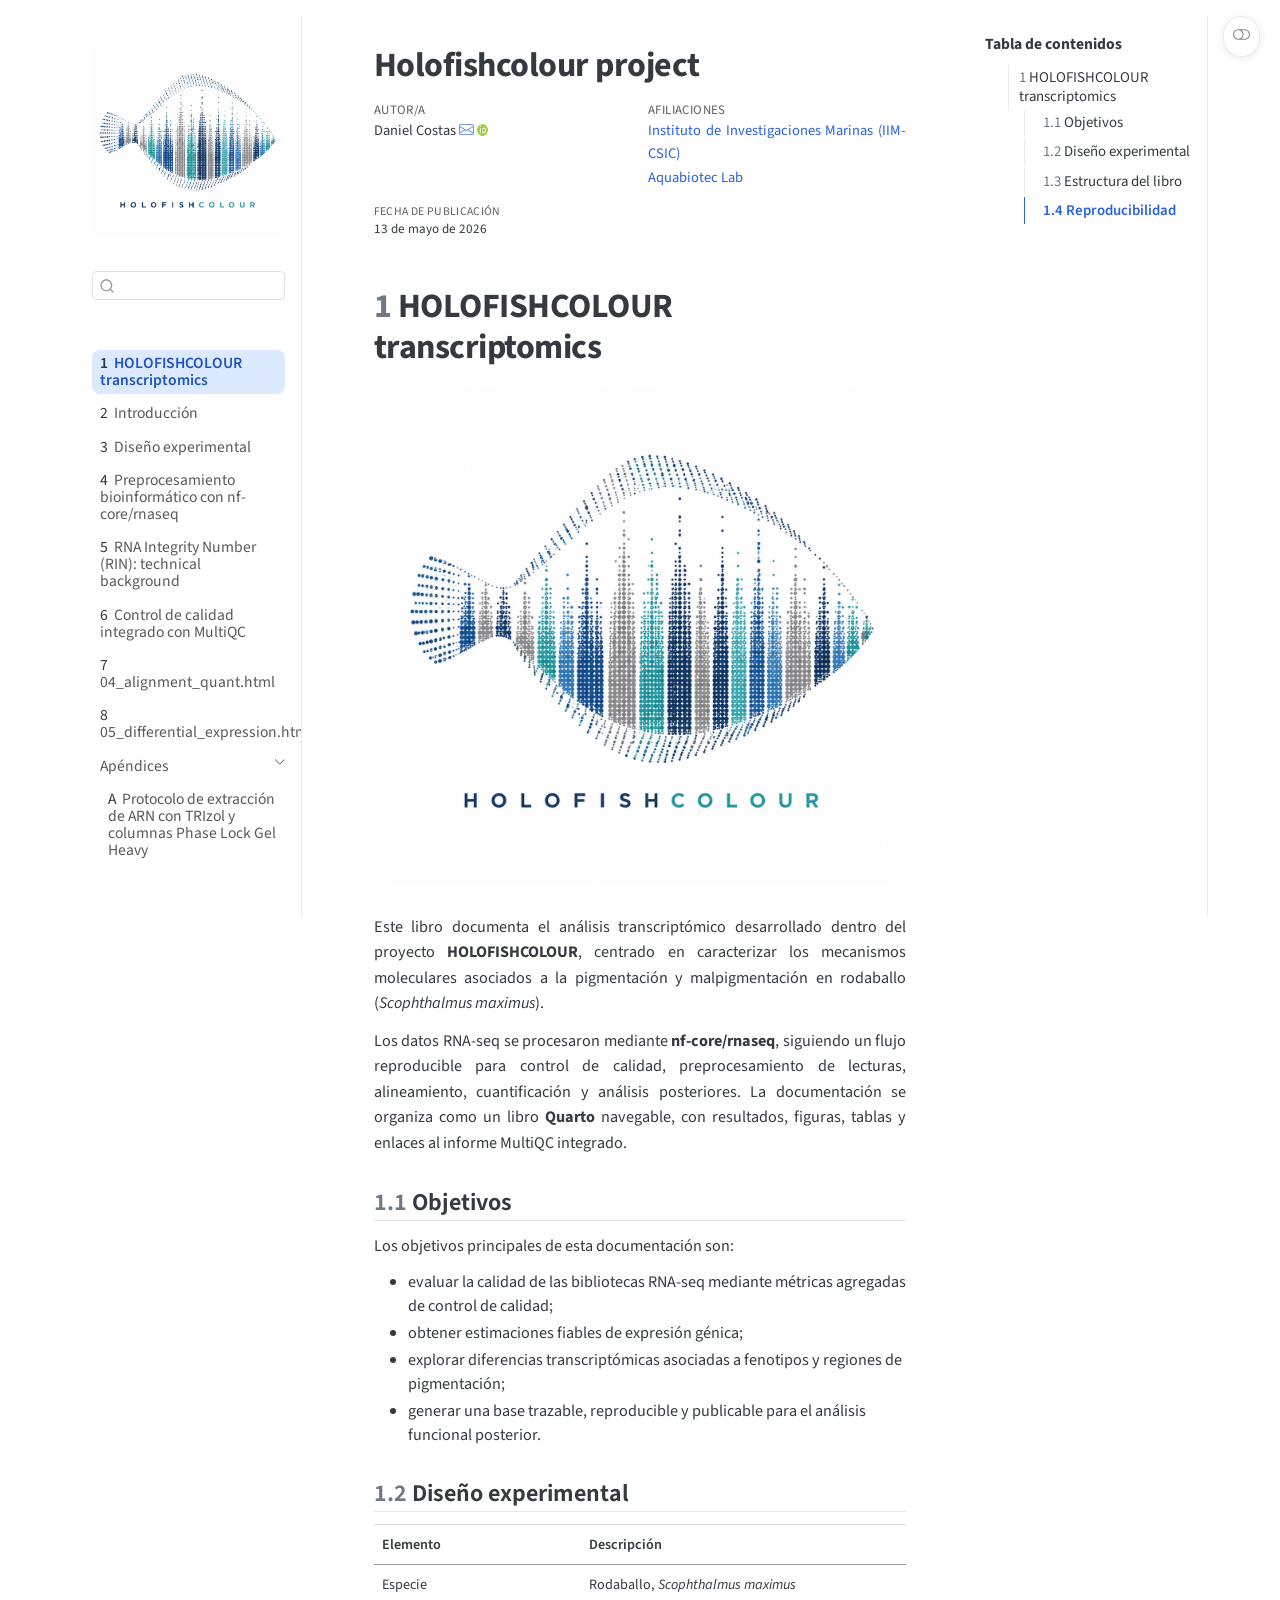
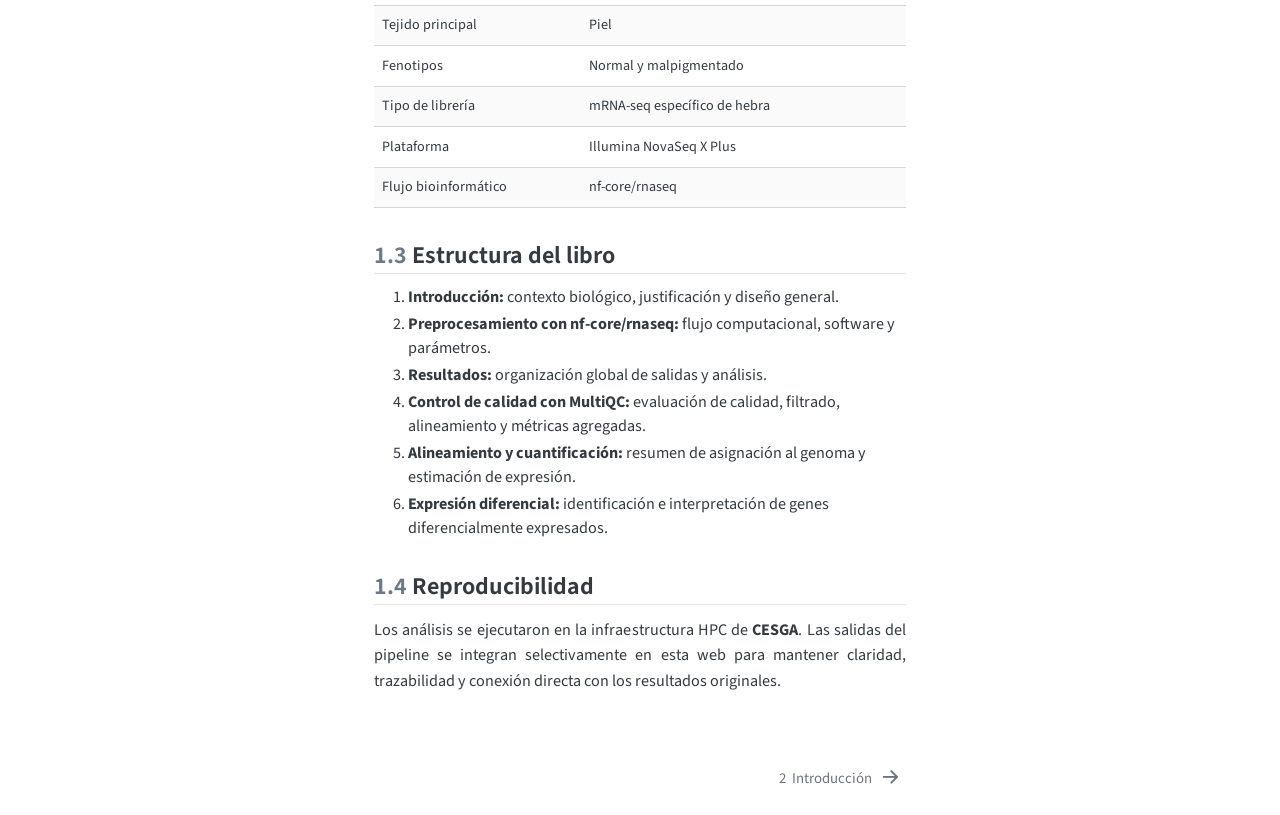
==== commit 7429b1d9: "Anade protocolo de extraccion de ARN" ====
--- a/docs/index.html
+++ b/docs/index.html
@@ -331,6 +331,23 @@
  <span class="menu-text"><span class="chapter-number">8</span>&nbsp; <span class="chapter-title">05_differential_expression.html</span></span></a>
   </div>
 </li>
+        <li class="sidebar-item sidebar-item-section">
+      <div class="sidebar-item-container"> 
+            <a class="sidebar-item-text sidebar-link text-start" data-bs-toggle="collapse" data-bs-target="#quarto-sidebar-section-1" role="navigation" aria-expanded="true">
+ <span class="menu-text">Apéndices</span></a>
+          <a class="sidebar-item-toggle text-start" data-bs-toggle="collapse" data-bs-target="#quarto-sidebar-section-1" role="navigation" aria-expanded="true" aria-label="Alternar sección">
+            <i class="bi bi-chevron-right ms-2"></i>
+          </a> 
+      </div>
+      <ul id="quarto-sidebar-section-1" class="collapse list-unstyled sidebar-section depth1 show">  
+          <li class="sidebar-item">
+  <div class="sidebar-item-container"> 
+  <a href="./appendices/rna_extraction_protocol.html" class="sidebar-item-text sidebar-link">
+ <span class="menu-text"><span class="chapter-number">A</span>&nbsp; <span class="chapter-title">Protocolo de extracción de ARN con TRIzol y columnas Phase Lock Gel Heavy</span></span></a>
+  </div>
+</li>
+      </ul>
+  </li>
     </ul>
     </div>
 </nav>
--- a/docs/styles.css
+++ b/docs/styles.css
@@ -298,6 +298,27 @@
 
 tbody tr:hover {
   background-color: rgba(0, 0, 0, 0.045);
+}
+
+.rna-gel-table {
+  overflow-x: auto;
+  margin: 1rem 0 1.35rem;
+}
+
+.rna-gel-table table {
+  min-width: 780px;
+  font-size: 0.78rem;
+}
+
+.rna-gel-table th,
+.rna-gel-table td {
+  padding: 0.42em 0.55em;
+}
+
+.rna-gel-table td img {
+  display: block;
+  max-width: 150px;
+  min-width: 120px;
 }
 
 
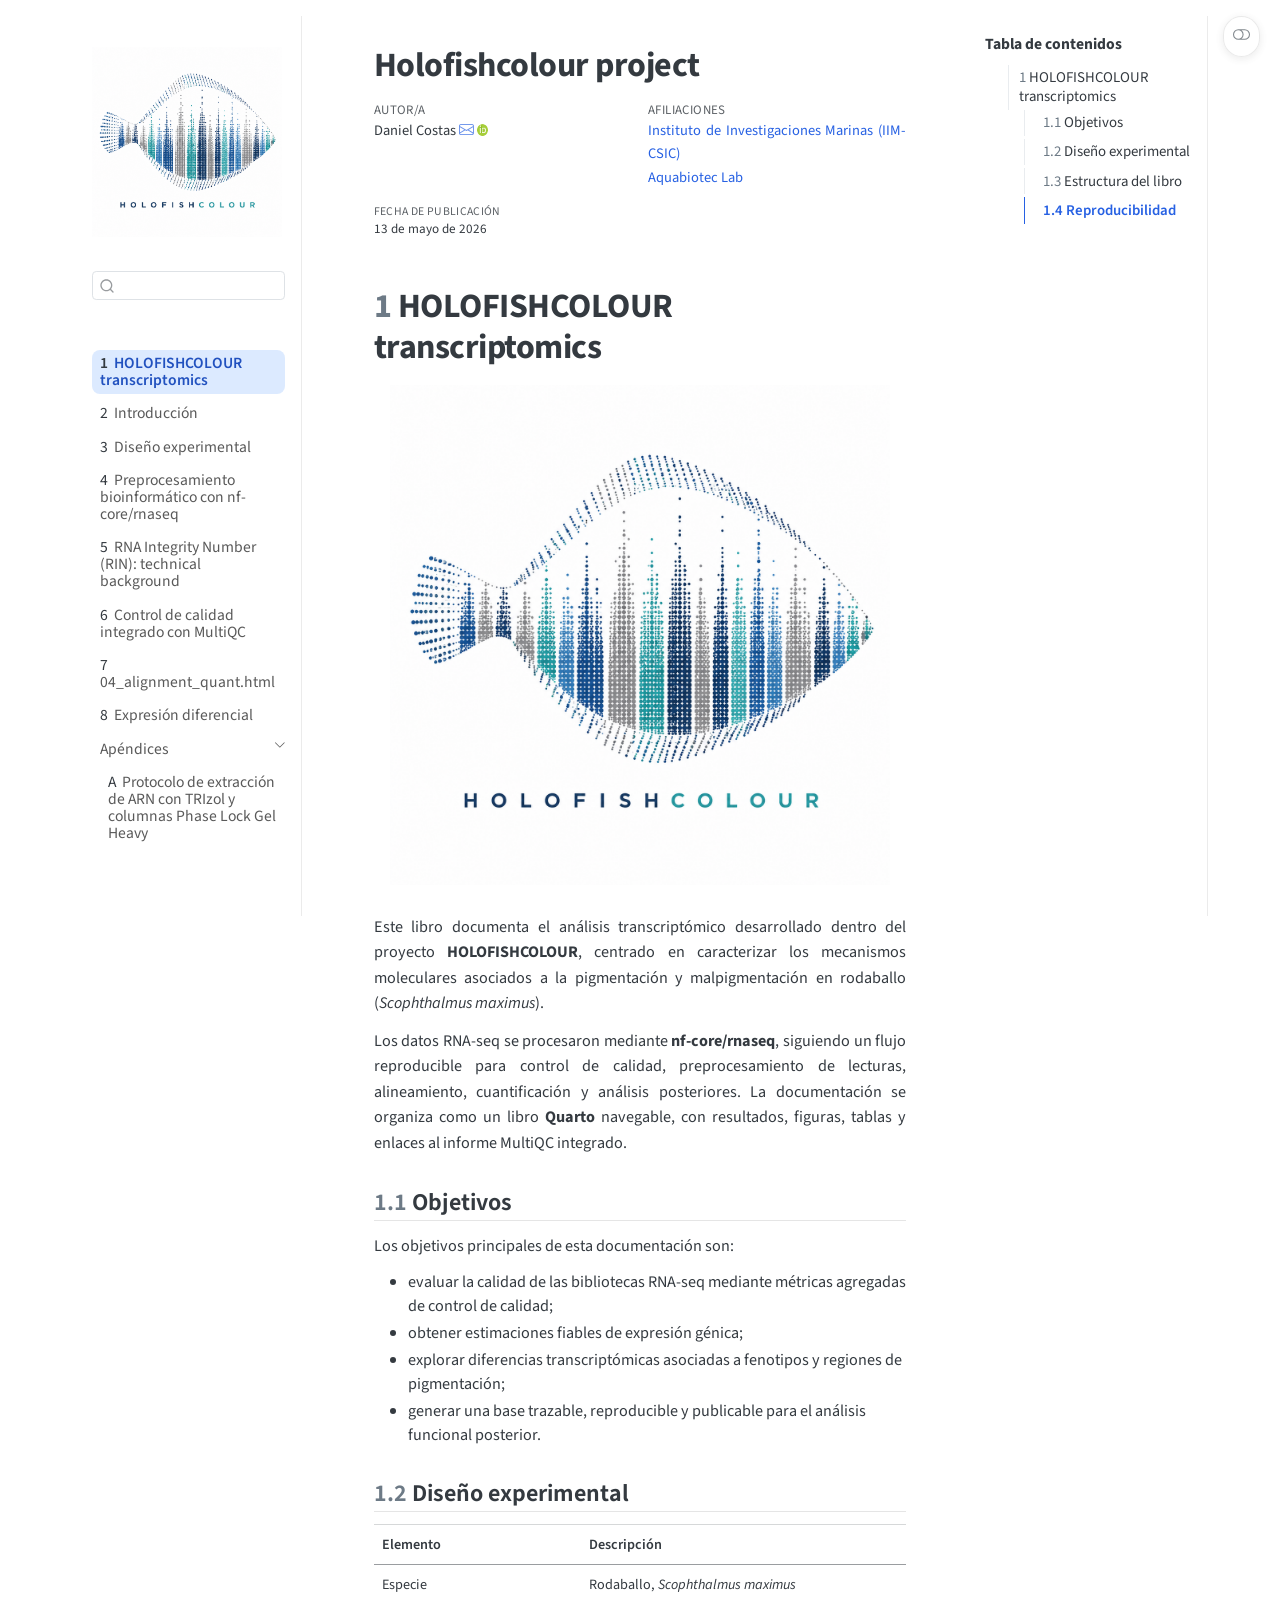
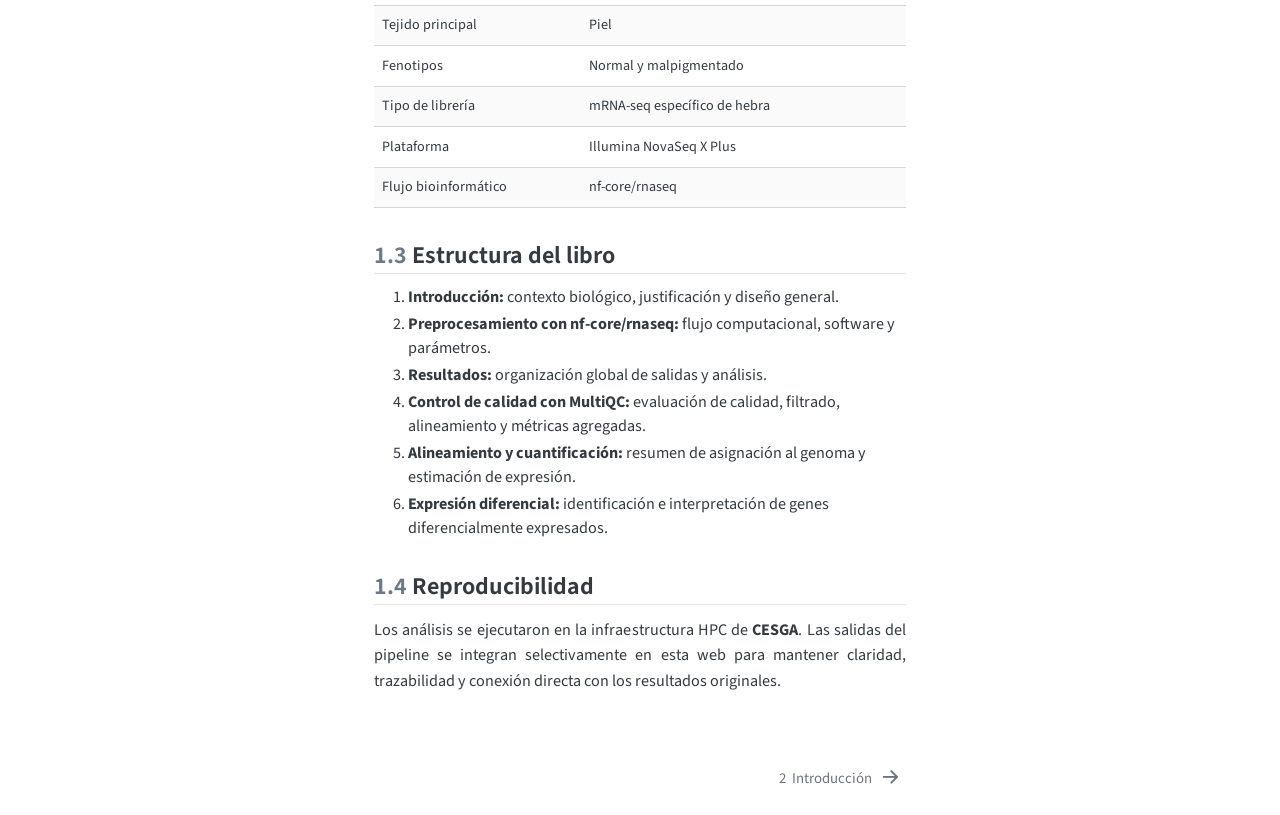
==== commit 6617aa2d: "Expand QC and differential expression chapters" ====
--- a/docs/index.html
+++ b/docs/index.html
@@ -328,7 +328,7 @@
         <li class="sidebar-item">
   <div class="sidebar-item-container"> 
   <a href="./chapters/05_differential_expression.html" class="sidebar-item-text sidebar-link">
- <span class="menu-text"><span class="chapter-number">8</span>&nbsp; <span class="chapter-title">05_differential_expression.html</span></span></a>
+ <span class="menu-text"><span class="chapter-number">8</span>&nbsp; <span class="chapter-title">Expresión diferencial</span></span></a>
   </div>
 </li>
         <li class="sidebar-item sidebar-item-section">
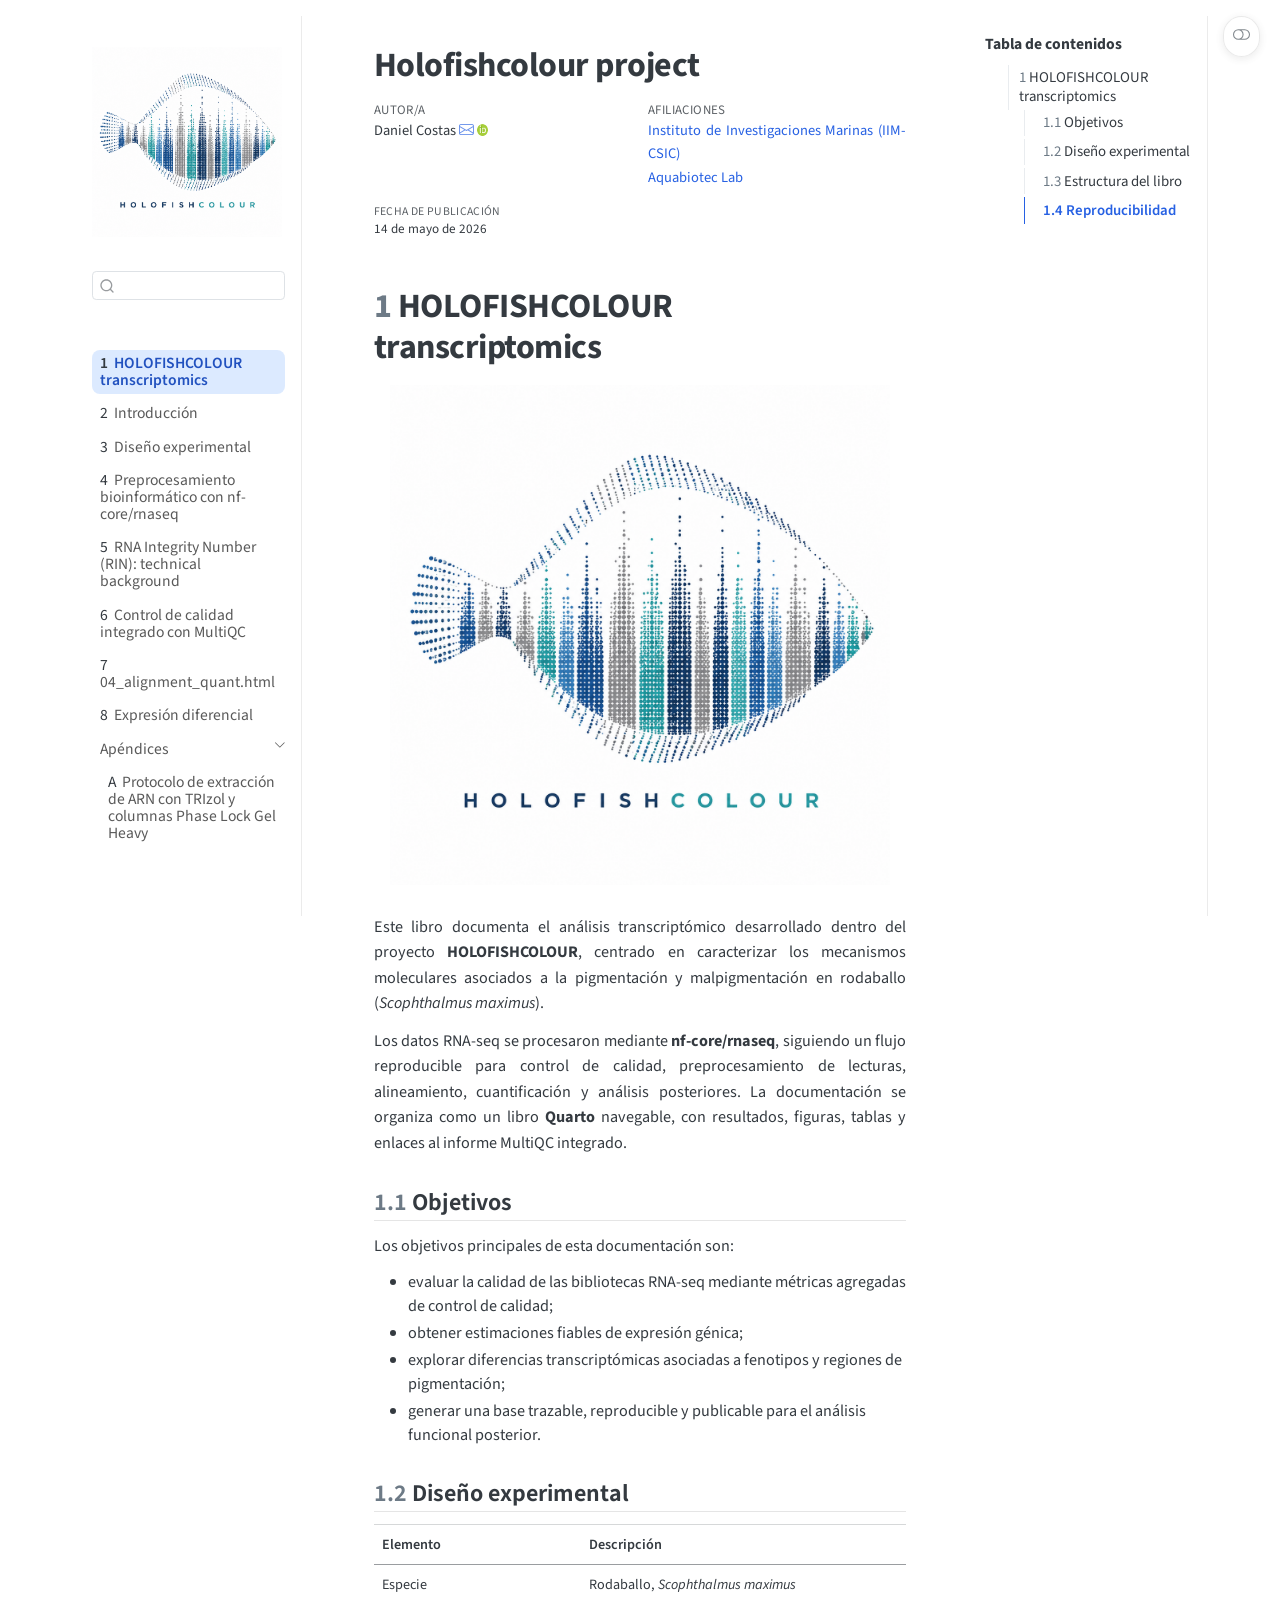
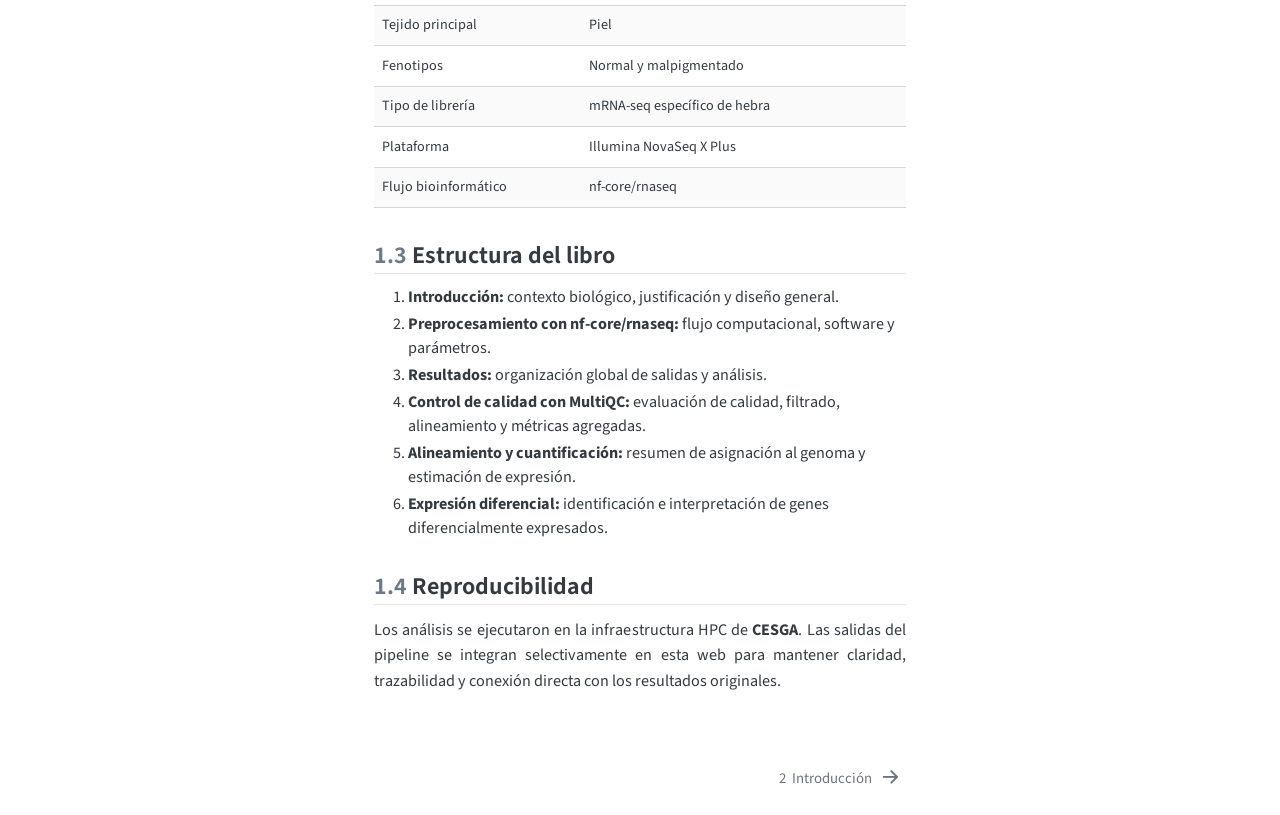
==== commit 54c85085: "Enrich introduction with pigmentation literature" ====
--- a/docs/index.html
+++ b/docs/index.html
@@ -405,7 +405,7 @@
     <div>
     <div class="quarto-title-meta-heading">Fecha de publicación</div>
     <div class="quarto-title-meta-contents">
-      <p class="date">13 de mayo de 2026</p>
+      <p class="date">14 de mayo de 2026</p>
     </div>
   </div>
   
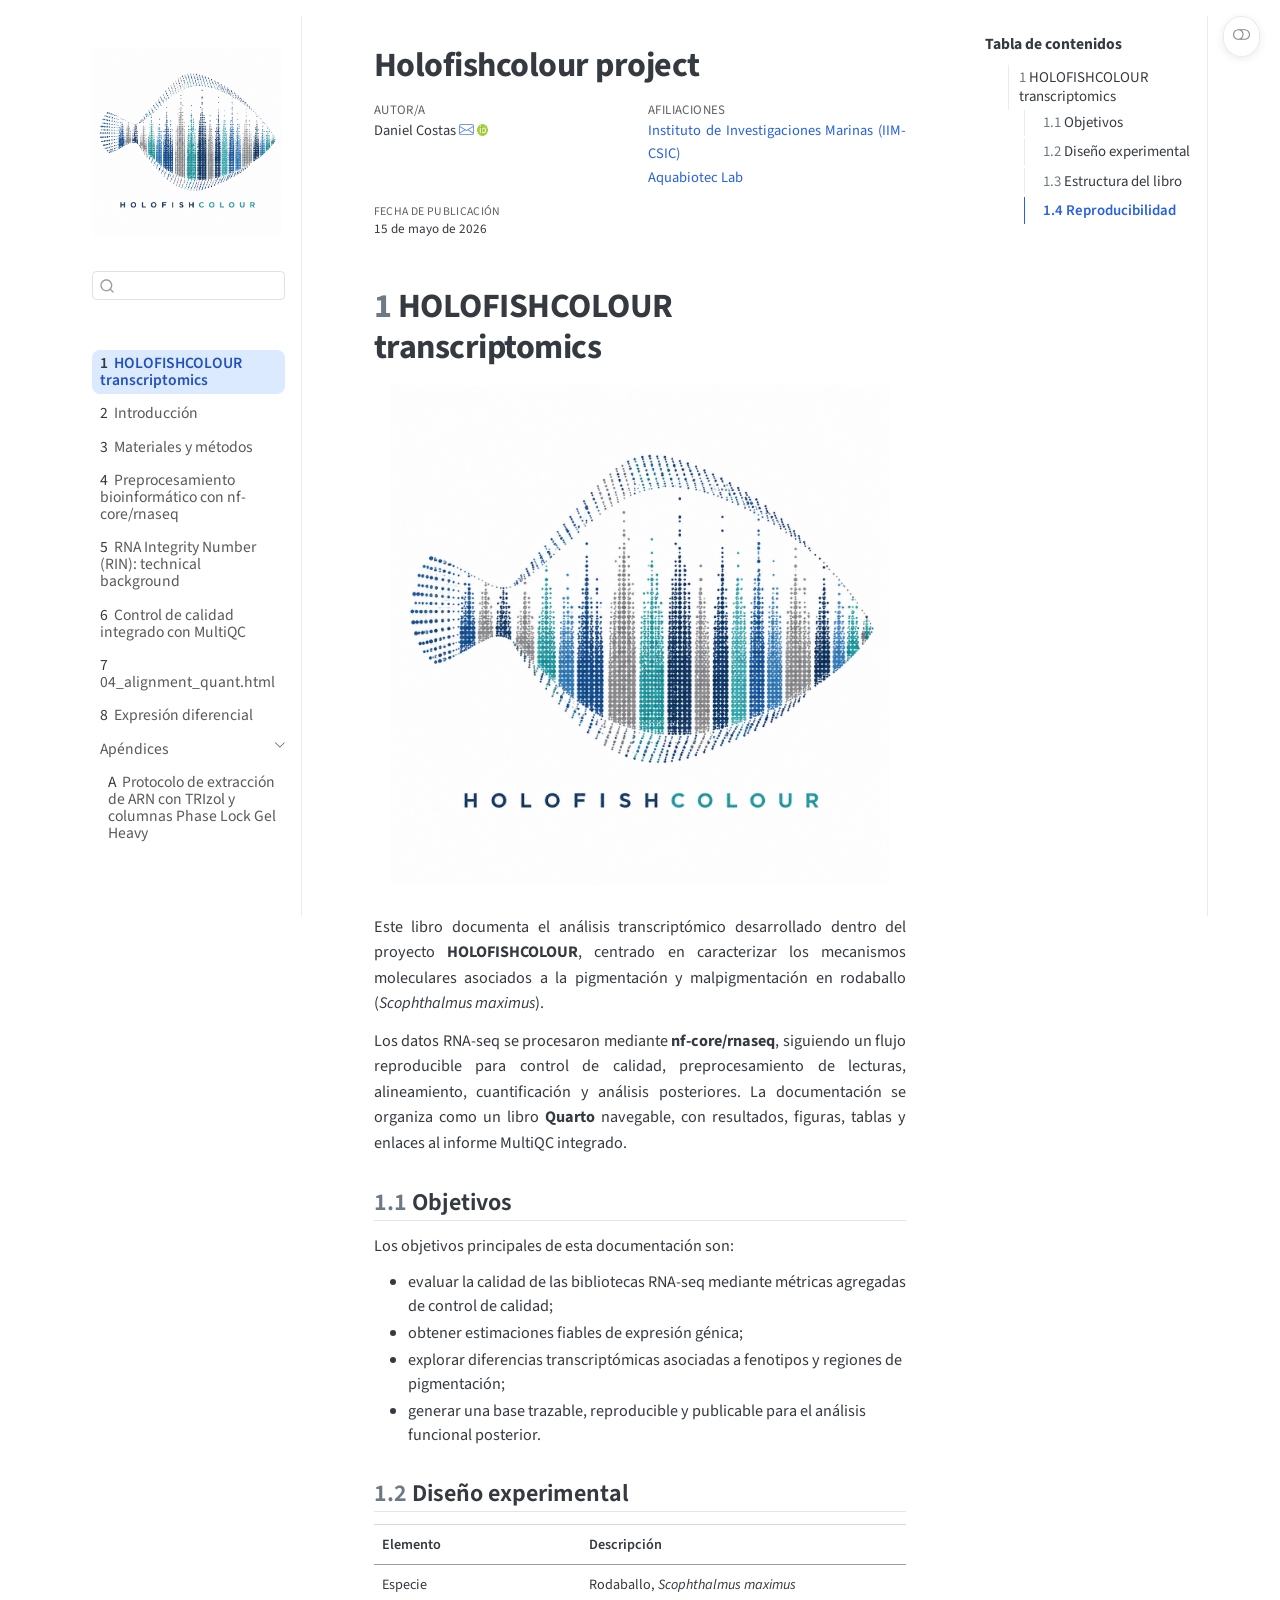
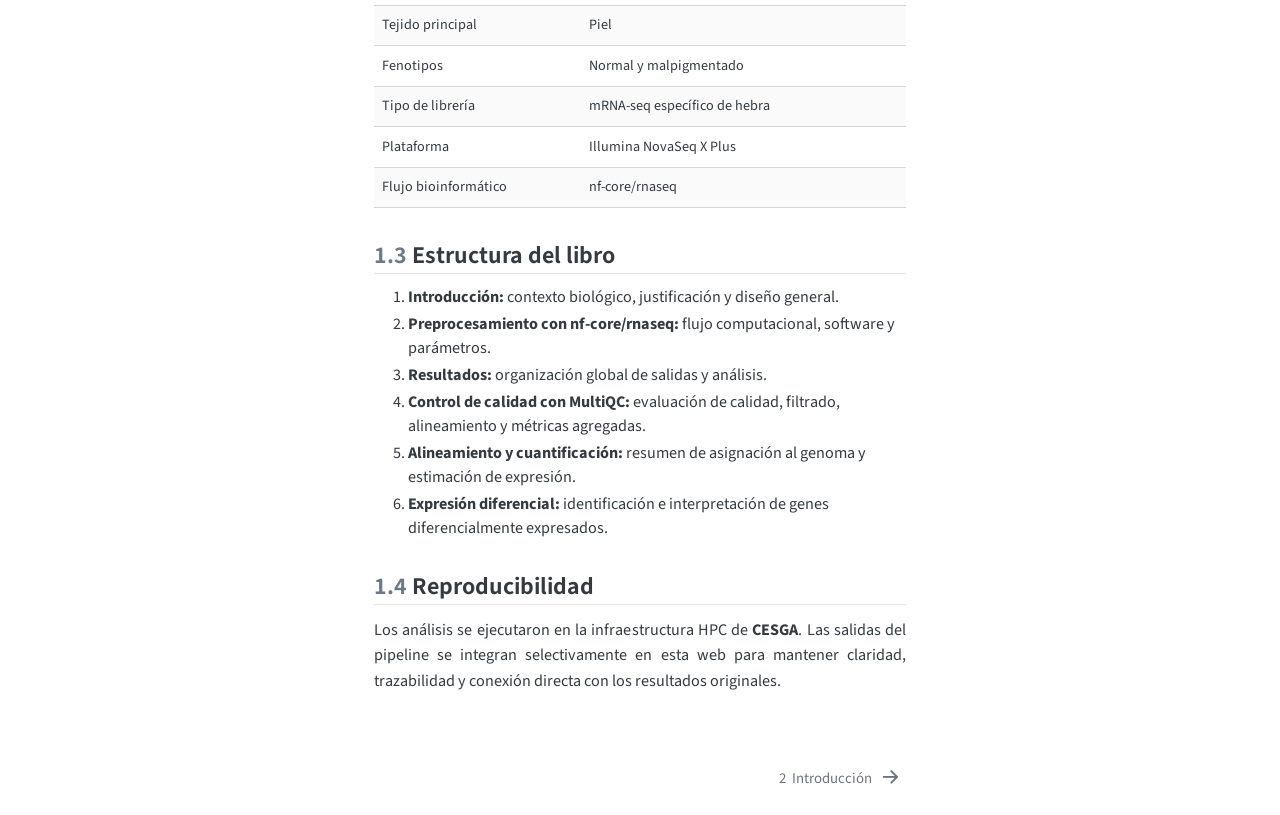
==== commit edee73db: "Update experimental design report" ====
--- a/docs/index.html
+++ b/docs/index.html
@@ -298,7 +298,7 @@
         <li class="sidebar-item">
   <div class="sidebar-item-container"> 
   <a href="./chapters/02_exp_design.html" class="sidebar-item-text sidebar-link">
- <span class="menu-text"><span class="chapter-number">3</span>&nbsp; <span class="chapter-title">Diseño experimental</span></span></a>
+ <span class="menu-text"><span class="chapter-number">3</span>&nbsp; <span class="chapter-title">Materiales y métodos</span></span></a>
   </div>
 </li>
         <li class="sidebar-item">
@@ -405,7 +405,7 @@
     <div>
     <div class="quarto-title-meta-heading">Fecha de publicación</div>
     <div class="quarto-title-meta-contents">
-      <p class="date">14 de mayo de 2026</p>
+      <p class="date">15 de mayo de 2026</p>
     </div>
   </div>
   
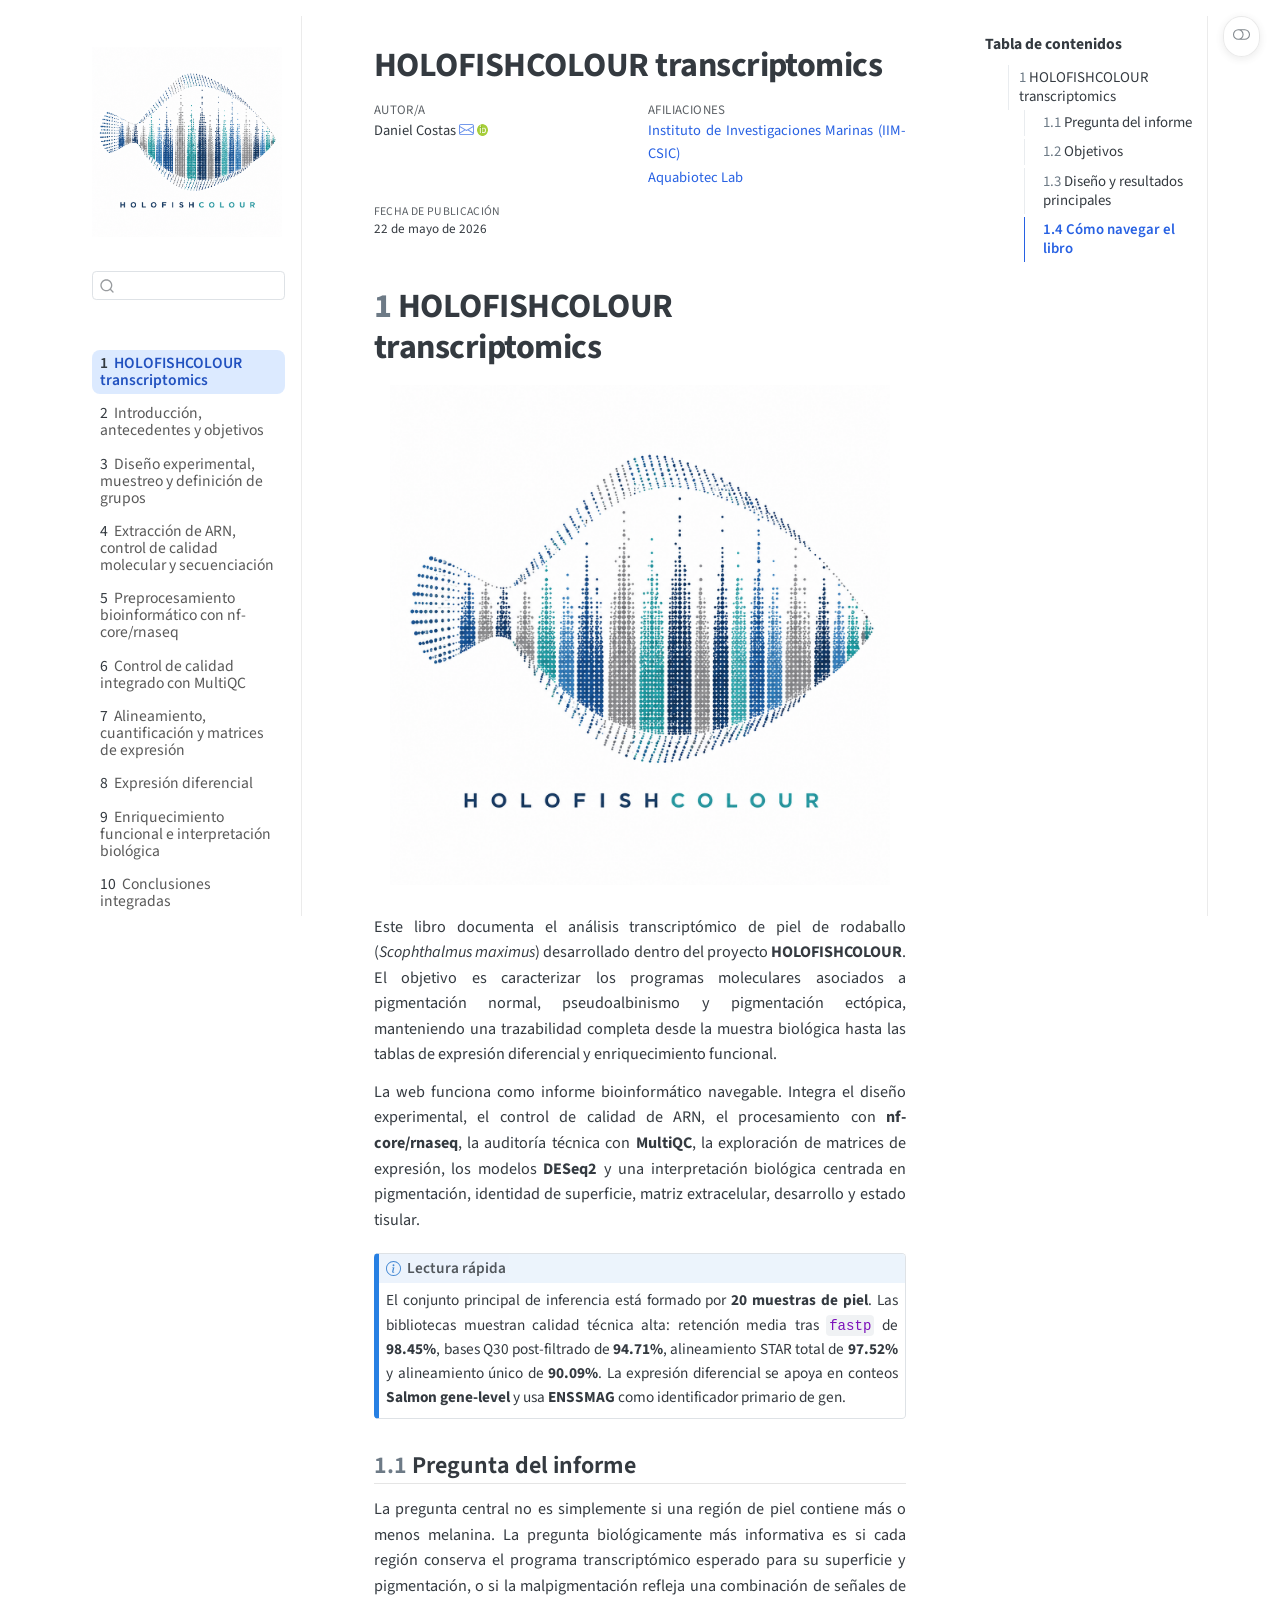
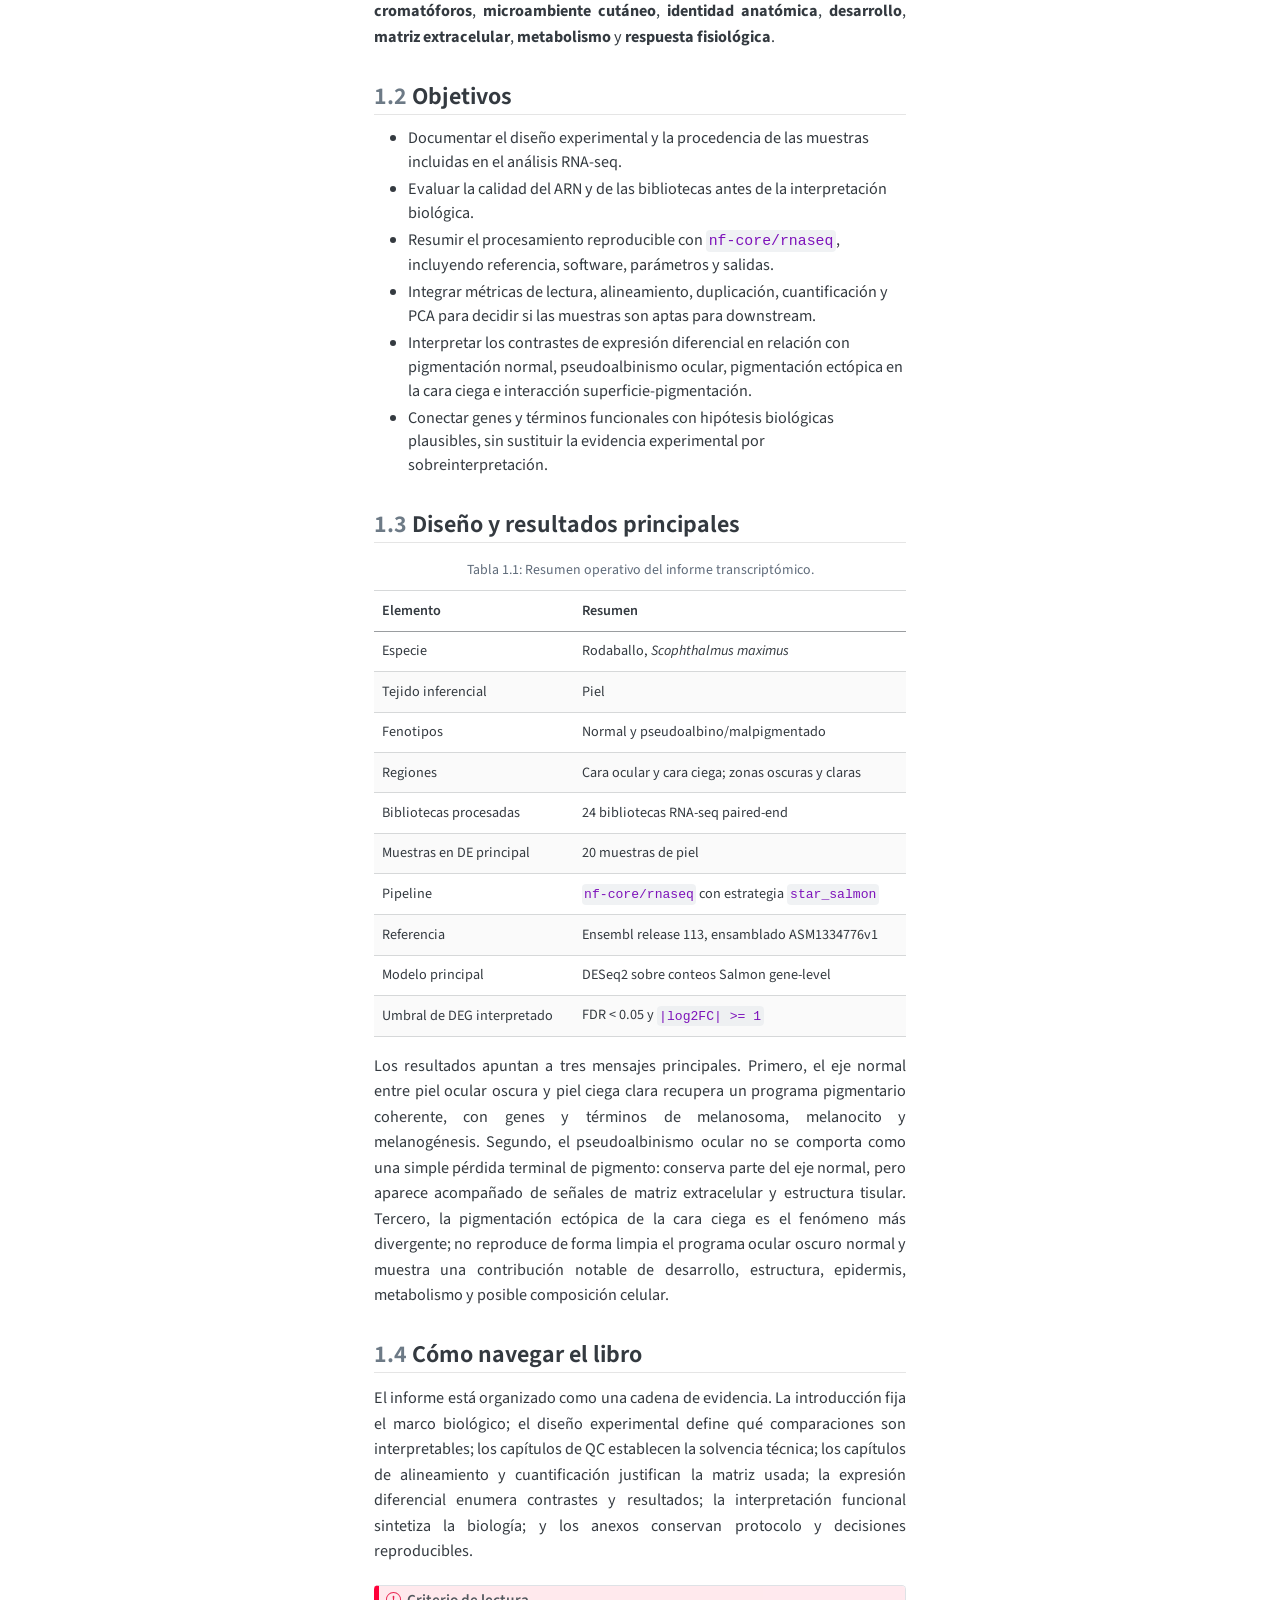
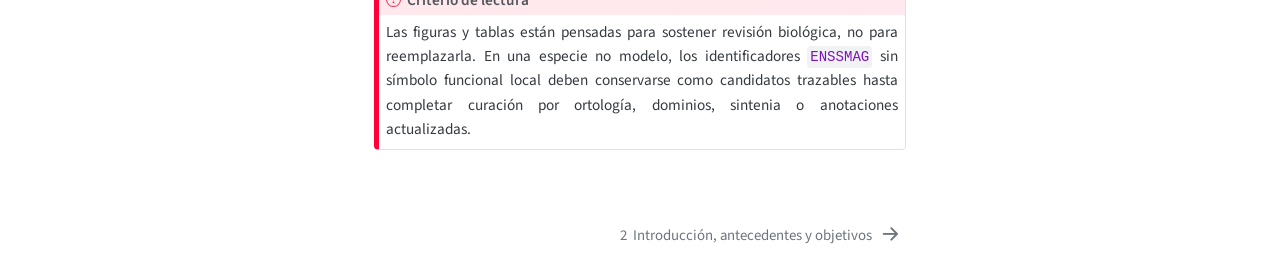
==== commit b0e1a789: "Improve Transcriptomics Quarto report" ====
--- a/docs/index.html
+++ b/docs/index.html
@@ -8,7 +8,7 @@
 
 <meta name="author" content="Daniel Costas">
 
-<title>Holofishcolour project</title>
+<title>HOLOFISHCOLOUR transcriptomics</title>
 <style>
 code{white-space: pre-wrap;}
 span.smallcaps{font-variant: small-caps;}
@@ -18,7 +18,7 @@
 ul.task-list{list-style: none;}
 ul.task-list li input[type="checkbox"] {
   width: 0.8em;
-  margin: 0 0.8em 0.2em -1em; /* quarto-specific, see https://github.com/quarto-dev/quarto-cli/issues/4556 */ 
+  margin: 0 0.8em 0.2em -1em; /* quarto-specific, see https://github.com/quarto-dev/quarto-cli/issues/4556 */
   vertical-align: middle;
 }
 </style>
@@ -252,7 +252,7 @@
         <i class="bi bi-layout-text-sidebar-reverse"></i>
       </button>
         <nav class="quarto-page-breadcrumbs" aria-label="breadcrumb"><ol class="breadcrumb"><li class="breadcrumb-item"><a href="./index.html"><span class="chapter-number">1</span>&nbsp; <span class="chapter-title">HOLOFISHCOLOUR transcriptomics</span></a></li></ol></nav>
-        <a class="flex-grow-1" role="navigation" data-bs-toggle="collapse" data-bs-target=".quarto-sidebar-collapse-item" aria-controls="quarto-sidebar" aria-expanded="false" aria-label="Alternar barra lateral" onclick="if (window.quartoToggleHeadroom) { window.quartoToggleHeadroom(); }">      
+        <a class="flex-grow-1" role="navigation" data-bs-toggle="collapse" data-bs-target=".quarto-sidebar-collapse-item" aria-controls="quarto-sidebar" aria-expanded="false" aria-label="Alternar barra lateral" onclick="if (window.quartoToggleHeadroom) { window.quartoToggleHeadroom(); }">
         </a>
       <button type="button" class="btn quarto-search-button" aria-label="Buscar" onclick="window.quartoOpenSearch();">
         <i class="bi bi-search"></i>
@@ -270,7 +270,7 @@
       <img src="./images/holofishcolour_manhattan_logo_2026.png" alt="HOLOFISHCOLOUR" class="sidebar-logo dark-content py-0 d-lg-inline d-none">
       </a>
     <div class="sidebar-title mb-0 py-0">
-      <a href="./">Holofishcolour project</a> 
+      <a href="./">HOLOFISHCOLOUR transcriptomics</a>
         <div class="sidebar-tools-main">
   <a href="" class="quarto-color-scheme-toggle quarto-navigation-tool  px-1" onclick="window.quartoToggleColorScheme(); return false;" title="Alternar modo oscuro"><i class="bi"></i></a>
 </div>
@@ -281,69 +281,87 @@
         <div id="quarto-search" class="" title="Buscar"></div>
         </div>
         </div>
-    <div class="sidebar-menu-container"> 
+    <div class="sidebar-menu-container">
     <ul class="list-unstyled mt-1">
         <li class="sidebar-item">
-  <div class="sidebar-item-container"> 
+  <div class="sidebar-item-container">
   <a href="./index.html" class="sidebar-item-text sidebar-link active">
  <span class="menu-text"><span class="chapter-number">1</span>&nbsp; <span class="chapter-title">HOLOFISHCOLOUR transcriptomics</span></span></a>
   </div>
 </li>
         <li class="sidebar-item">
-  <div class="sidebar-item-container"> 
+  <div class="sidebar-item-container">
   <a href="./chapters/01_intro.html" class="sidebar-item-text sidebar-link">
- <span class="menu-text"><span class="chapter-number">2</span>&nbsp; <span class="chapter-title">Introducción</span></span></a>
+ <span class="menu-text"><span class="chapter-number">2</span>&nbsp; <span class="chapter-title">Introducción, antecedentes y objetivos</span></span></a>
   </div>
 </li>
         <li class="sidebar-item">
-  <div class="sidebar-item-container"> 
+  <div class="sidebar-item-container">
   <a href="./chapters/02_exp_design.html" class="sidebar-item-text sidebar-link">
- <span class="menu-text"><span class="chapter-number">3</span>&nbsp; <span class="chapter-title">Materiales y métodos</span></span></a>
+ <span class="menu-text"><span class="chapter-number">3</span>&nbsp; <span class="chapter-title">Diseño experimental, muestreo y definición de grupos</span></span></a>
   </div>
 </li>
         <li class="sidebar-item">
-  <div class="sidebar-item-container"> 
+  <div class="sidebar-item-container">
+  <a href="./chapters/03_results.html" class="sidebar-item-text sidebar-link">
+ <span class="menu-text"><span class="chapter-number">4</span>&nbsp; <span class="chapter-title">Extracción de ARN, control de calidad molecular y secuenciación</span></span></a>
+  </div>
+</li>
+        <li class="sidebar-item">
+  <div class="sidebar-item-container">
   <a href="./chapters/02_methods_nfcore.html" class="sidebar-item-text sidebar-link">
- <span class="menu-text"><span class="chapter-number">4</span>&nbsp; <span class="chapter-title">Preprocesamiento bioinformático con nf-core/rnaseq</span></span></a>
+ <span class="menu-text"><span class="chapter-number">5</span>&nbsp; <span class="chapter-title">Preprocesamiento bioinformático con nf-core/rnaseq</span></span></a>
   </div>
 </li>
         <li class="sidebar-item">
-  <div class="sidebar-item-container"> 
-  <a href="./chapters/03_results.html" class="sidebar-item-text sidebar-link">
- <span class="menu-text"><span class="chapter-number">5</span>&nbsp; <span class="chapter-title">RNA Integrity Number (RIN): technical background</span></span></a>
-  </div>
-</li>
-        <li class="sidebar-item">
-  <div class="sidebar-item-container"> 
+  <div class="sidebar-item-container">
   <a href="./chapters/03_qc_multiqc.html" class="sidebar-item-text sidebar-link">
  <span class="menu-text"><span class="chapter-number">6</span>&nbsp; <span class="chapter-title">Control de calidad integrado con MultiQC</span></span></a>
   </div>
 </li>
         <li class="sidebar-item">
-  <div class="sidebar-item-container"> 
+  <div class="sidebar-item-container">
   <a href="./chapters/04_alignment_quant.html" class="sidebar-item-text sidebar-link">
- <span class="menu-text"><span class="chapter-number">7</span>&nbsp; <span class="chapter-title">04_alignment_quant.html</span></span></a>
+ <span class="menu-text"><span class="chapter-number">7</span>&nbsp; <span class="chapter-title">Alineamiento, cuantificación y matrices de expresión</span></span></a>
   </div>
 </li>
         <li class="sidebar-item">
-  <div class="sidebar-item-container"> 
+  <div class="sidebar-item-container">
   <a href="./chapters/05_differential_expression.html" class="sidebar-item-text sidebar-link">
  <span class="menu-text"><span class="chapter-number">8</span>&nbsp; <span class="chapter-title">Expresión diferencial</span></span></a>
   </div>
 </li>
+        <li class="sidebar-item">
+  <div class="sidebar-item-container">
+  <a href="./chapters/06_functional_interpretation.html" class="sidebar-item-text sidebar-link">
+ <span class="menu-text"><span class="chapter-number">9</span>&nbsp; <span class="chapter-title">Enriquecimiento funcional e interpretación biológica</span></span></a>
+  </div>
+</li>
+        <li class="sidebar-item">
+  <div class="sidebar-item-container">
+  <a href="./chapters/07_conclusions.html" class="sidebar-item-text sidebar-link">
+ <span class="menu-text"><span class="chapter-number">10</span>&nbsp; <span class="chapter-title">Conclusiones integradas</span></span></a>
+  </div>
+</li>
         <li class="sidebar-item sidebar-item-section">
-      <div class="sidebar-item-container"> 
+      <div class="sidebar-item-container">
             <a class="sidebar-item-text sidebar-link text-start" data-bs-toggle="collapse" data-bs-target="#quarto-sidebar-section-1" role="navigation" aria-expanded="true">
  <span class="menu-text">Apéndices</span></a>
           <a class="sidebar-item-toggle text-start" data-bs-toggle="collapse" data-bs-target="#quarto-sidebar-section-1" role="navigation" aria-expanded="true" aria-label="Alternar sección">
             <i class="bi bi-chevron-right ms-2"></i>
-          </a> 
+          </a>
       </div>
-      <ul id="quarto-sidebar-section-1" class="collapse list-unstyled sidebar-section depth1 show">  
+      <ul id="quarto-sidebar-section-1" class="collapse list-unstyled sidebar-section depth1 show">
           <li class="sidebar-item">
-  <div class="sidebar-item-container"> 
+  <div class="sidebar-item-container">
   <a href="./appendices/rna_extraction_protocol.html" class="sidebar-item-text sidebar-link">
  <span class="menu-text"><span class="chapter-number">A</span>&nbsp; <span class="chapter-title">Protocolo de extracción de ARN con TRIzol y columnas Phase Lock Gel Heavy</span></span></a>
+  </div>
+</li>
+          <li class="sidebar-item">
+  <div class="sidebar-item-container">
+  <a href="./appendices/reproducibility.html" class="sidebar-item-text sidebar-link">
+ <span class="menu-text"><span class="chapter-number">B</span>&nbsp; <span class="chapter-title">Reproducibilidad y decisiones analíticas</span></span></a>
   </div>
 </li>
       </ul>
@@ -356,14 +374,14 @@
     <div id="quarto-margin-sidebar" class="sidebar margin-sidebar">
         <nav id="TOC" role="doc-toc" class="toc-active">
     <h2 id="toc-title">Tabla de contenidos</h2>
-   
+
   <ul>
   <li><a href="#holofishcolour-transcriptomics" id="toc-holofishcolour-transcriptomics" class="nav-link active" data-scroll-target="#holofishcolour-transcriptomics"><span class="header-section-number">1</span> HOLOFISHCOLOUR transcriptomics</a>
   <ul class="collapse">
-  <li><a href="#objetivos" id="toc-objetivos" class="nav-link" data-scroll-target="#objetivos"><span class="header-section-number">1.1</span> Objetivos</a></li>
-  <li><a href="#diseño-experimental" id="toc-diseño-experimental" class="nav-link" data-scroll-target="#diseño-experimental"><span class="header-section-number">1.2</span> Diseño experimental</a></li>
-  <li><a href="#estructura-del-libro" id="toc-estructura-del-libro" class="nav-link" data-scroll-target="#estructura-del-libro"><span class="header-section-number">1.3</span> Estructura del libro</a></li>
-  <li><a href="#reproducibilidad" id="toc-reproducibilidad" class="nav-link" data-scroll-target="#reproducibilidad"><span class="header-section-number">1.4</span> Reproducibilidad</a></li>
+  <li><a href="#pregunta-del-informe" id="toc-pregunta-del-informe" class="nav-link" data-scroll-target="#pregunta-del-informe"><span class="header-section-number">1.1</span> Pregunta del informe</a></li>
+  <li><a href="#objetivos" id="toc-objetivos" class="nav-link" data-scroll-target="#objetivos"><span class="header-section-number">1.2</span> Objetivos</a></li>
+  <li><a href="#diseño-y-resultados-principales" id="toc-diseño-y-resultados-principales" class="nav-link" data-scroll-target="#diseño-y-resultados-principales"><span class="header-section-number">1.3</span> Diseño y resultados principales</a></li>
+  <li><a href="#cómo-navegar-el-libro" id="toc-cómo-navegar-el-libro" class="nav-link" data-scroll-target="#cómo-navegar-el-libro"><span class="header-section-number">1.4</span> Cómo navegar el libro</a></li>
   </ul></li>
   </ul>
 </nav>
@@ -374,20 +392,20 @@
 
 <header id="title-block-header" class="quarto-title-block default">
 <div class="quarto-title">
-<h1 class="title">Holofishcolour project</h1>
+<h1 class="title">HOLOFISHCOLOUR transcriptomics</h1>
 </div>
 
 
 <div class="quarto-title-meta-author">
   <div class="quarto-title-meta-heading">Autor/a</div>
   <div class="quarto-title-meta-heading">Afiliaciones</div>
-  
+
     <div class="quarto-title-meta-contents">
     <p class="author">Daniel Costas <a href="mailto:daniel.costas.imbernon@gmail.com" class="quarto-title-author-email"><i class="bi bi-envelope"></i></a> <a href="https://orcid.org/0000-0003-4384-8469" class="quarto-title-author-orcid"> <img src="[data-uri]"></a></p>
   </div>
   <div class="quarto-title-meta-contents">
         <p class="affiliation">
-            <a href="www.iim.csic.es">
+            <a href="https://www.iim.csic.es">
             Instituto de Investigaciones Marinas (IIM-CSIC)
             </a>
           </p>
@@ -401,17 +419,17 @@
 
 <div class="quarto-title-meta">
 
-      
+
     <div>
     <div class="quarto-title-meta-heading">Fecha de publicación</div>
     <div class="quarto-title-meta-contents">
-      <p class="date">15 de mayo de 2026</p>
+      <p class="date">22 de mayo de 2026</p>
     </div>
   </div>
-  
-    
-  </div>
-  
+
+
+  </div>
+
 
 
 </header>
@@ -422,25 +440,49 @@
 <div class="project-brand">
 <p><img src="images/holofishcolour_manhattan_logo_2026.png" class="project-logo nolightbox img-fluid" alt="Logotipo oficial de HOLOFISHCOLOUR"></p>
 </div>
-<p>Este libro documenta el análisis transcriptómico desarrollado dentro del proyecto <strong>HOLOFISHCOLOUR</strong>, centrado en caracterizar los mecanismos moleculares asociados a la pigmentación y malpigmentación en rodaballo (<em>Scophthalmus maximus</em>).</p>
-<p>Los datos RNA-seq se procesaron mediante <strong>nf-core/rnaseq</strong>, siguiendo un flujo reproducible para control de calidad, preprocesamiento de lecturas, alineamiento, cuantificación y análisis posteriores. La documentación se organiza como un libro <strong>Quarto</strong> navegable, con resultados, figuras, tablas y enlaces al informe MultiQC integrado.</p>
-<section id="objetivos" class="level2" data-number="1.1">
-<h2 data-number="1.1" class="anchored" data-anchor-id="objetivos"><span class="header-section-number">1.1</span> Objetivos</h2>
-<p>Los objetivos principales de esta documentación son:</p>
+<p>Este libro documenta el análisis transcriptómico de piel de rodaballo (<em>Scophthalmus maximus</em>) desarrollado dentro del proyecto <strong>HOLOFISHCOLOUR</strong>. El objetivo es caracterizar los programas moleculares asociados a pigmentación normal, pseudoalbinismo y pigmentación ectópica, manteniendo una trazabilidad completa desde la muestra biológica hasta las tablas de expresión diferencial y enriquecimiento funcional.</p>
+<p>La web funciona como informe bioinformático navegable. Integra el diseño experimental, el control de calidad de ARN, el procesamiento con <strong>nf-core/rnaseq</strong>, la auditoría técnica con <strong>MultiQC</strong>, la exploración de matrices de expresión, los modelos <strong>DESeq2</strong> y una interpretación biológica centrada en pigmentación, identidad de superficie, matriz extracelular, desarrollo y estado tisular.</p>
+<div class="callout callout-style-default callout-note callout-titled" title="Lectura rápida">
+<div class="callout-header d-flex align-content-center">
+<div class="callout-icon-container">
+<i class="callout-icon"></i>
+</div>
+<div class="callout-title-container flex-fill">
+<span class="screen-reader-only">Nota</span>Lectura rápida
+</div>
+</div>
+<div class="callout-body-container callout-body">
+<p>El conjunto principal de inferencia está formado por <strong>20 muestras de piel</strong>. Las bibliotecas muestran calidad técnica alta: retención media tras <code>fastp</code> de <strong>98.45%</strong>, bases Q30 post-filtrado de <strong>94.71%</strong>, alineamiento STAR total de <strong>97.52%</strong> y alineamiento único de <strong>90.09%</strong>. La expresión diferencial se apoya en conteos <strong>Salmon gene-level</strong> y usa <strong>ENSSMAG</strong> como identificador primario de gen.</p>
+</div>
+</div>
+<section id="pregunta-del-informe" class="level2" data-number="1.1">
+<h2 data-number="1.1" class="anchored" data-anchor-id="pregunta-del-informe"><span class="header-section-number">1.1</span> Pregunta del informe</h2>
+<p>La pregunta central no es simplemente si una región de piel contiene más o menos melanina. La pregunta biológicamente más informativa es si cada región conserva el programa transcriptómico esperado para su superficie y pigmentación, o si la malpigmentación refleja una combinación de señales de <strong>cromatóforos</strong>, <strong>microambiente cutáneo</strong>, <strong>identidad anatómica</strong>, <strong>desarrollo</strong>, <strong>matriz extracelular</strong>, <strong>metabolismo</strong> y <strong>respuesta fisiológica</strong>.</p>
+</section>
+<section id="objetivos" class="level2" data-number="1.2">
+<h2 data-number="1.2" class="anchored" data-anchor-id="objetivos"><span class="header-section-number">1.2</span> Objetivos</h2>
 <ul>
-<li>evaluar la calidad de las bibliotecas RNA-seq mediante métricas agregadas de control de calidad;</li>
-<li>obtener estimaciones fiables de expresión génica;</li>
-<li>explorar diferencias transcriptómicas asociadas a fenotipos y regiones de pigmentación;</li>
-<li>generar una base trazable, reproducible y publicable para el análisis funcional posterior.</li>
+<li>Documentar el diseño experimental y la procedencia de las muestras incluidas en el análisis RNA-seq.</li>
+<li>Evaluar la calidad del ARN y de las bibliotecas antes de la interpretación biológica.</li>
+<li>Resumir el procesamiento reproducible con <code>nf-core/rnaseq</code>, incluyendo referencia, software, parámetros y salidas.</li>
+<li>Integrar métricas de lectura, alineamiento, duplicación, cuantificación y PCA para decidir si las muestras son aptas para downstream.</li>
+<li>Interpretar los contrastes de expresión diferencial en relación con pigmentación normal, pseudoalbinismo ocular, pigmentación ectópica en la cara ciega e interacción superficie-pigmentación.</li>
+<li>Conectar genes y términos funcionales con hipótesis biológicas plausibles, sin sustituir la evidencia experimental por sobreinterpretación.</li>
 </ul>
 </section>
-<section id="diseño-experimental" class="level2" data-number="1.2">
-<h2 data-number="1.2" class="anchored" data-anchor-id="diseño-experimental"><span class="header-section-number">1.2</span> Diseño experimental</h2>
+<section id="diseño-y-resultados-principales" class="level2" data-number="1.3">
+<h2 data-number="1.3" class="anchored" data-anchor-id="diseño-y-resultados-principales"><span class="header-section-number">1.3</span> Diseño y resultados principales</h2>
+<div id="tbl-index-summary" class="quarto-float quarto-figure quarto-figure-center anchored">
+<figure class="quarto-float quarto-float-tbl figure">
+<figcaption class="quarto-float-caption-top quarto-float-caption quarto-float-tbl" id="tbl-index-summary-caption-0ceaefa1-69ba-4598-a22c-09a6ac19f8ca">
+Tabla&nbsp;1.1: Resumen operativo del informe transcriptómico.
+</figcaption>
+<div aria-describedby="tbl-index-summary-caption-0ceaefa1-69ba-4598-a22c-09a6ac19f8ca">
 <table class="caption-top table">
 <thead>
 <tr class="header">
 <th style="text-align: left;">Elemento</th>
-<th style="text-align: left;">Descripción</th>
+<th style="text-align: left;">Resumen</th>
 </tr>
 </thead>
 <tbody>
@@ -449,42 +491,64 @@
 <td style="text-align: left;">Rodaballo, <em>Scophthalmus maximus</em></td>
 </tr>
 <tr class="even">
-<td style="text-align: left;">Tejido principal</td>
+<td style="text-align: left;">Tejido inferencial</td>
 <td style="text-align: left;">Piel</td>
 </tr>
 <tr class="odd">
 <td style="text-align: left;">Fenotipos</td>
-<td style="text-align: left;">Normal y malpigmentado</td>
+<td style="text-align: left;">Normal y pseudoalbino/malpigmentado</td>
 </tr>
 <tr class="even">
-<td style="text-align: left;">Tipo de librería</td>
-<td style="text-align: left;">mRNA-seq específico de hebra</td>
+<td style="text-align: left;">Regiones</td>
+<td style="text-align: left;">Cara ocular y cara ciega; zonas oscuras y claras</td>
 </tr>
 <tr class="odd">
-<td style="text-align: left;">Plataforma</td>
-<td style="text-align: left;">Illumina NovaSeq X Plus</td>
+<td style="text-align: left;">Bibliotecas procesadas</td>
+<td style="text-align: left;">24 bibliotecas RNA-seq paired-end</td>
 </tr>
 <tr class="even">
-<td style="text-align: left;">Flujo bioinformático</td>
-<td style="text-align: left;">nf-core/rnaseq</td>
+<td style="text-align: left;">Muestras en DE principal</td>
+<td style="text-align: left;">20 muestras de piel</td>
+</tr>
+<tr class="odd">
+<td style="text-align: left;">Pipeline</td>
+<td style="text-align: left;"><code>nf-core/rnaseq</code> con estrategia <code>star_salmon</code></td>
+</tr>
+<tr class="even">
+<td style="text-align: left;">Referencia</td>
+<td style="text-align: left;">Ensembl release 113, ensamblado ASM1334776v1</td>
+</tr>
+<tr class="odd">
+<td style="text-align: left;">Modelo principal</td>
+<td style="text-align: left;">DESeq2 sobre conteos Salmon gene-level</td>
+</tr>
+<tr class="even">
+<td style="text-align: left;">Umbral de DEG interpretado</td>
+<td style="text-align: left;">FDR &lt; 0.05 y <code>|log2FC| &gt;= 1</code></td>
 </tr>
 </tbody>
 </table>
+</div>
+</figure>
+</div>
+<p>Los resultados apuntan a tres mensajes principales. Primero, el eje normal entre piel ocular oscura y piel ciega clara recupera un programa pigmentario coherente, con genes y términos de melanosoma, melanocito y melanogénesis. Segundo, el pseudoalbinismo ocular no se comporta como una simple pérdida terminal de pigmento: conserva parte del eje normal, pero aparece acompañado de señales de matriz extracelular y estructura tisular. Tercero, la pigmentación ectópica de la cara ciega es el fenómeno más divergente; no reproduce de forma limpia el programa ocular oscuro normal y muestra una contribución notable de desarrollo, estructura, epidermis, metabolismo y posible composición celular.</p>
 </section>
-<section id="estructura-del-libro" class="level2" data-number="1.3">
-<h2 data-number="1.3" class="anchored" data-anchor-id="estructura-del-libro"><span class="header-section-number">1.3</span> Estructura del libro</h2>
-<ol type="1">
-<li><strong>Introducción:</strong> contexto biológico, justificación y diseño general.</li>
-<li><strong>Preprocesamiento con nf-core/rnaseq:</strong> flujo computacional, software y parámetros.</li>
-<li><strong>Resultados:</strong> organización global de salidas y análisis.</li>
-<li><strong>Control de calidad con MultiQC:</strong> evaluación de calidad, filtrado, alineamiento y métricas agregadas.</li>
-<li><strong>Alineamiento y cuantificación:</strong> resumen de asignación al genoma y estimación de expresión.</li>
-<li><strong>Expresión diferencial:</strong> identificación e interpretación de genes diferencialmente expresados.</li>
-</ol>
-</section>
-<section id="reproducibilidad" class="level2" data-number="1.4">
-<h2 data-number="1.4" class="anchored" data-anchor-id="reproducibilidad"><span class="header-section-number">1.4</span> Reproducibilidad</h2>
-<p>Los análisis se ejecutaron en la infraestructura HPC de <strong>CESGA</strong>. Las salidas del pipeline se integran selectivamente en esta web para mantener claridad, trazabilidad y conexión directa con los resultados originales.</p>
+<section id="cómo-navegar-el-libro" class="level2" data-number="1.4">
+<h2 data-number="1.4" class="anchored" data-anchor-id="cómo-navegar-el-libro"><span class="header-section-number">1.4</span> Cómo navegar el libro</h2>
+<p>El informe está organizado como una cadena de evidencia. La introducción fija el marco biológico; el diseño experimental define qué comparaciones son interpretables; los capítulos de QC establecen la solvencia técnica; los capítulos de alineamiento y cuantificación justifican la matriz usada; la expresión diferencial enumera contrastes y resultados; la interpretación funcional sintetiza la biología; y los anexos conservan protocolo y decisiones reproducibles.</p>
+<div class="callout callout-style-default callout-important callout-titled" title="Criterio de lectura">
+<div class="callout-header d-flex align-content-center">
+<div class="callout-icon-container">
+<i class="callout-icon"></i>
+</div>
+<div class="callout-title-container flex-fill">
+<span class="screen-reader-only">Importante</span>Criterio de lectura
+</div>
+</div>
+<div class="callout-body-container callout-body">
+<p>Las figuras y tablas están pensadas para sostener revisión biológica, no para reemplazarla. En una especie no modelo, los identificadores <code>ENSSMAG</code> sin símbolo funcional local deben conservarse como candidatos trazables hasta completar curación por ortología, dominios, sintenia o anotaciones actualizadas.</p>
+</div>
+</div>
 
 
 </section>
@@ -515,7 +579,7 @@
     anchorJS.add('.anchored');
     const isCodeAnnotation = (el) => {
       for (const clz of el.classList) {
-        if (clz.startsWith('code-annotation-')) {                     
+        if (clz.startsWith('code-annotation-')) {
           return true;
         }
       }
@@ -535,11 +599,11 @@
         button.setAttribute("data-bs-toggle", "tooltip");
         button.setAttribute("data-bs-placement", "left");
         button.setAttribute("data-bs-title", "Copiado");
-        tooltip = new bootstrap.Tooltip(button, 
-          { trigger: "manual", 
+        tooltip = new bootstrap.Tooltip(button,
+          { trigger: "manual",
             customClass: "code-copy-button-tooltip",
             offset: [0, -8]});
-        tooltip.show();    
+        tooltip.show();
       }
       setTimeout(function() {
         if (tooltip) {
@@ -591,6 +655,11 @@
           if (link.dataset.originalHref !== undefined) {
             link.href = link.dataset.originalHref;
           }
+            // target, if specified
+            link.setAttribute("target", "_blank");
+            if (link.getAttribute("rel") === null) {
+              link.setAttribute("rel", "noopener");
+            }
         }
       }
     function tippyHover(el, contentFn, onTriggerFn, onUntriggerFn) {
@@ -616,7 +685,7 @@
       if (onUntriggerFn) {
         config.onUntrigger = onUntriggerFn;
       }
-      window.tippy(el, config); 
+      window.tippy(el, config);
     }
     const noterefs = window.document.querySelectorAll('a[role="doc-noteref"]');
     for (var i=0; i<noterefs.length; i++) {
@@ -691,7 +760,7 @@
       tippyHover(xref, undefined, function(instance) {
         instance.disable();
         let url = xref.getAttribute('href');
-        let hash = undefined; 
+        let hash = undefined;
         if (url.startsWith('#')) {
           hash = url;
         } else {
@@ -719,7 +788,7 @@
               if (note !== null) {
                 const html = processXRef(id, note);
                 instance.setContent(html);
-              } 
+              }
             }).finally(() => {
               instance.enable();
               instance.show();
@@ -743,7 +812,7 @@
               }
               const html = processXRef(null, note);
               instance.setContent(html);
-            } 
+            }
           }).finally(() => {
             instance.enable();
             instance.show();
@@ -783,7 +852,7 @@
               height = bottom - top;
             }
             if (top !== null && height !== null && parent !== null) {
-              // cook up a div (if necessary) and position it 
+              // cook up a div (if necessary) and position it
               let div = window.document.getElementById("code-annotation-line-highlight");
               if (div === null) {
                 div = window.document.createElement("div");
@@ -908,8 +977,8 @@
   <div class="nav-page nav-page-previous">
   </div>
   <div class="nav-page nav-page-next">
-      <a href="./chapters/01_intro.html" class="pagination-link" aria-label="Introducción">
-        <span class="nav-page-text"><span class="chapter-number">2</span>&nbsp; <span class="chapter-title">Introducción</span></span> <i class="bi bi-arrow-right-short"></i>
+      <a href="./chapters/01_intro.html" class="pagination-link" aria-label="Introducción, antecedentes y objetivos">
+        <span class="nav-page-text"><span class="chapter-number">2</span>&nbsp; <span class="chapter-title">Introducción, antecedentes y objetivos</span></span> <i class="bi bi-arrow-right-short"></i>
       </a>
   </div>
 </nav>
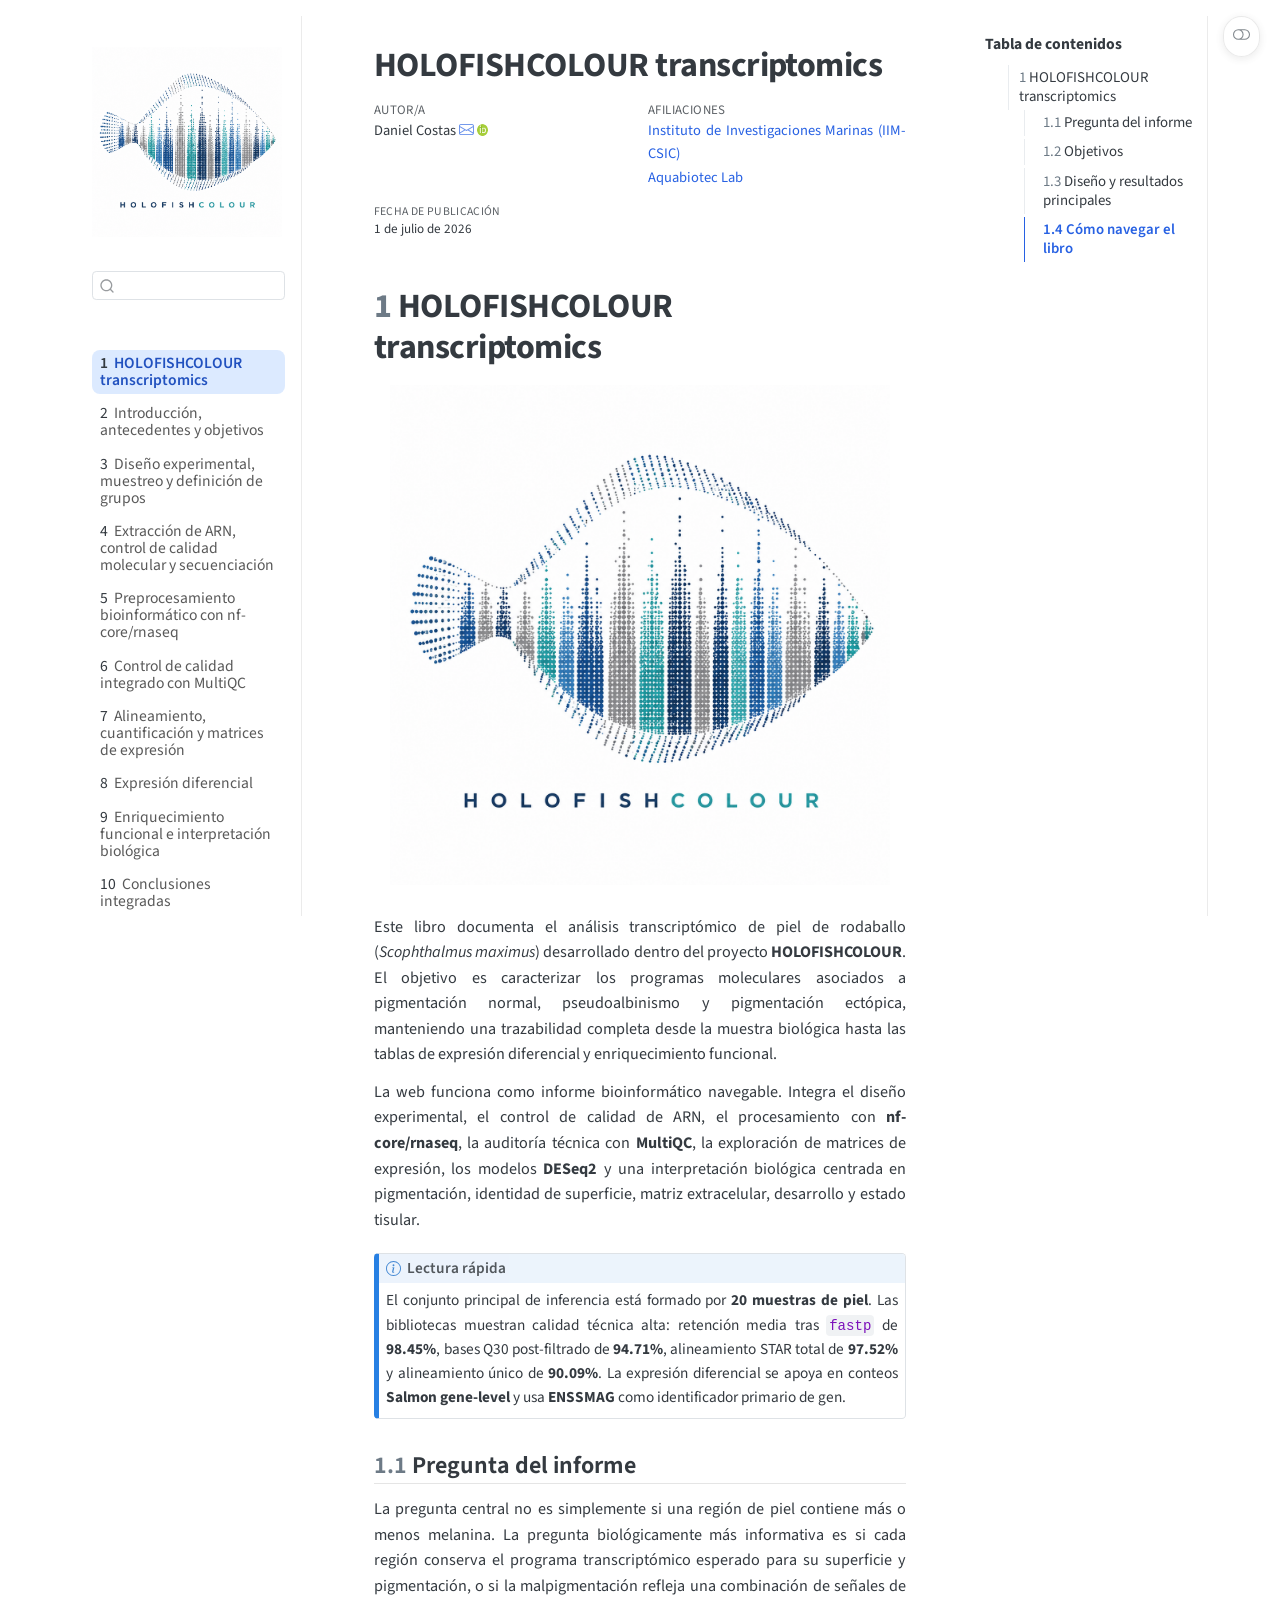
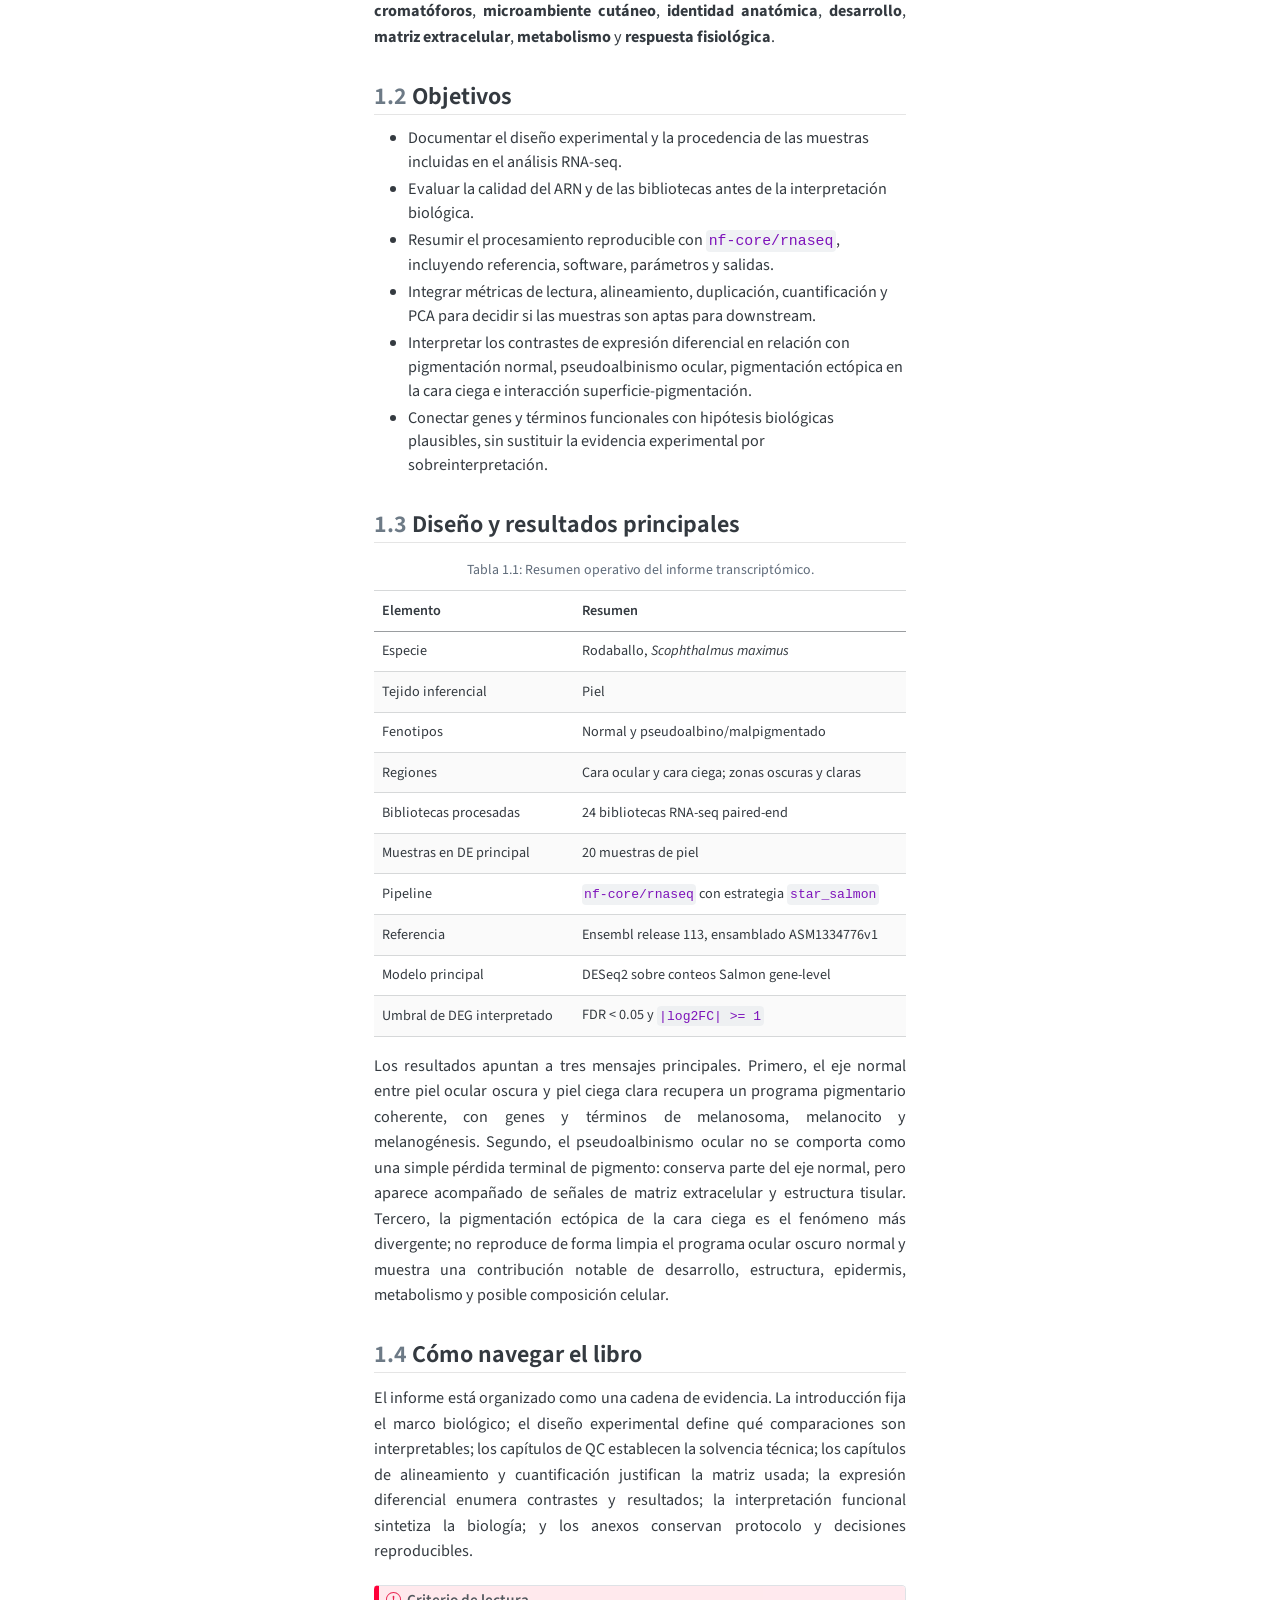
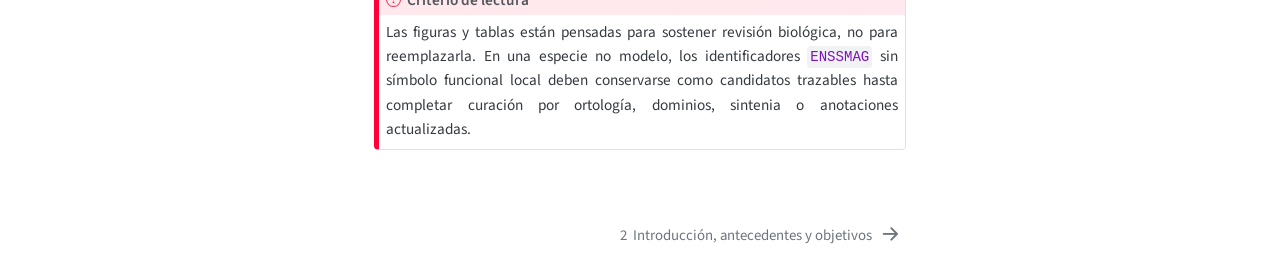
==== commit 5f4b5ff3: "Render GitHub Pages site" ====
--- a/docs/index.html
+++ b/docs/index.html
@@ -18,7 +18,7 @@
 ul.task-list{list-style: none;}
 ul.task-list li input[type="checkbox"] {
   width: 0.8em;
-  margin: 0 0.8em 0.2em -1em; /* quarto-specific, see https://github.com/quarto-dev/quarto-cli/issues/4556 */
+  margin: 0 0.8em 0.2em -1em; /* quarto-specific, see https://github.com/quarto-dev/quarto-cli/issues/4556 */ 
   vertical-align: middle;
 }
 </style>
@@ -252,7 +252,7 @@
         <i class="bi bi-layout-text-sidebar-reverse"></i>
       </button>
         <nav class="quarto-page-breadcrumbs" aria-label="breadcrumb"><ol class="breadcrumb"><li class="breadcrumb-item"><a href="./index.html"><span class="chapter-number">1</span>&nbsp; <span class="chapter-title">HOLOFISHCOLOUR transcriptomics</span></a></li></ol></nav>
-        <a class="flex-grow-1" role="navigation" data-bs-toggle="collapse" data-bs-target=".quarto-sidebar-collapse-item" aria-controls="quarto-sidebar" aria-expanded="false" aria-label="Alternar barra lateral" onclick="if (window.quartoToggleHeadroom) { window.quartoToggleHeadroom(); }">
+        <a class="flex-grow-1" role="navigation" data-bs-toggle="collapse" data-bs-target=".quarto-sidebar-collapse-item" aria-controls="quarto-sidebar" aria-expanded="false" aria-label="Alternar barra lateral" onclick="if (window.quartoToggleHeadroom) { window.quartoToggleHeadroom(); }">      
         </a>
       <button type="button" class="btn quarto-search-button" aria-label="Buscar" onclick="window.quartoOpenSearch();">
         <i class="bi bi-search"></i>
@@ -270,7 +270,7 @@
       <img src="./images/holofishcolour_manhattan_logo_2026.png" alt="HOLOFISHCOLOUR" class="sidebar-logo dark-content py-0 d-lg-inline d-none">
       </a>
     <div class="sidebar-title mb-0 py-0">
-      <a href="./">HOLOFISHCOLOUR transcriptomics</a>
+      <a href="./">HOLOFISHCOLOUR transcriptomics</a> 
         <div class="sidebar-tools-main">
   <a href="" class="quarto-color-scheme-toggle quarto-navigation-tool  px-1" onclick="window.quartoToggleColorScheme(); return false;" title="Alternar modo oscuro"><i class="bi"></i></a>
 </div>
@@ -281,85 +281,85 @@
         <div id="quarto-search" class="" title="Buscar"></div>
         </div>
         </div>
-    <div class="sidebar-menu-container">
+    <div class="sidebar-menu-container"> 
     <ul class="list-unstyled mt-1">
         <li class="sidebar-item">
-  <div class="sidebar-item-container">
+  <div class="sidebar-item-container"> 
   <a href="./index.html" class="sidebar-item-text sidebar-link active">
  <span class="menu-text"><span class="chapter-number">1</span>&nbsp; <span class="chapter-title">HOLOFISHCOLOUR transcriptomics</span></span></a>
   </div>
 </li>
         <li class="sidebar-item">
-  <div class="sidebar-item-container">
+  <div class="sidebar-item-container"> 
   <a href="./chapters/01_intro.html" class="sidebar-item-text sidebar-link">
  <span class="menu-text"><span class="chapter-number">2</span>&nbsp; <span class="chapter-title">Introducción, antecedentes y objetivos</span></span></a>
   </div>
 </li>
         <li class="sidebar-item">
-  <div class="sidebar-item-container">
+  <div class="sidebar-item-container"> 
   <a href="./chapters/02_exp_design.html" class="sidebar-item-text sidebar-link">
  <span class="menu-text"><span class="chapter-number">3</span>&nbsp; <span class="chapter-title">Diseño experimental, muestreo y definición de grupos</span></span></a>
   </div>
 </li>
         <li class="sidebar-item">
-  <div class="sidebar-item-container">
+  <div class="sidebar-item-container"> 
   <a href="./chapters/03_results.html" class="sidebar-item-text sidebar-link">
  <span class="menu-text"><span class="chapter-number">4</span>&nbsp; <span class="chapter-title">Extracción de ARN, control de calidad molecular y secuenciación</span></span></a>
   </div>
 </li>
         <li class="sidebar-item">
-  <div class="sidebar-item-container">
+  <div class="sidebar-item-container"> 
   <a href="./chapters/02_methods_nfcore.html" class="sidebar-item-text sidebar-link">
  <span class="menu-text"><span class="chapter-number">5</span>&nbsp; <span class="chapter-title">Preprocesamiento bioinformático con nf-core/rnaseq</span></span></a>
   </div>
 </li>
         <li class="sidebar-item">
-  <div class="sidebar-item-container">
+  <div class="sidebar-item-container"> 
   <a href="./chapters/03_qc_multiqc.html" class="sidebar-item-text sidebar-link">
  <span class="menu-text"><span class="chapter-number">6</span>&nbsp; <span class="chapter-title">Control de calidad integrado con MultiQC</span></span></a>
   </div>
 </li>
         <li class="sidebar-item">
-  <div class="sidebar-item-container">
+  <div class="sidebar-item-container"> 
   <a href="./chapters/04_alignment_quant.html" class="sidebar-item-text sidebar-link">
  <span class="menu-text"><span class="chapter-number">7</span>&nbsp; <span class="chapter-title">Alineamiento, cuantificación y matrices de expresión</span></span></a>
   </div>
 </li>
         <li class="sidebar-item">
-  <div class="sidebar-item-container">
+  <div class="sidebar-item-container"> 
   <a href="./chapters/05_differential_expression.html" class="sidebar-item-text sidebar-link">
  <span class="menu-text"><span class="chapter-number">8</span>&nbsp; <span class="chapter-title">Expresión diferencial</span></span></a>
   </div>
 </li>
         <li class="sidebar-item">
-  <div class="sidebar-item-container">
+  <div class="sidebar-item-container"> 
   <a href="./chapters/06_functional_interpretation.html" class="sidebar-item-text sidebar-link">
  <span class="menu-text"><span class="chapter-number">9</span>&nbsp; <span class="chapter-title">Enriquecimiento funcional e interpretación biológica</span></span></a>
   </div>
 </li>
         <li class="sidebar-item">
-  <div class="sidebar-item-container">
+  <div class="sidebar-item-container"> 
   <a href="./chapters/07_conclusions.html" class="sidebar-item-text sidebar-link">
  <span class="menu-text"><span class="chapter-number">10</span>&nbsp; <span class="chapter-title">Conclusiones integradas</span></span></a>
   </div>
 </li>
         <li class="sidebar-item sidebar-item-section">
-      <div class="sidebar-item-container">
+      <div class="sidebar-item-container"> 
             <a class="sidebar-item-text sidebar-link text-start" data-bs-toggle="collapse" data-bs-target="#quarto-sidebar-section-1" role="navigation" aria-expanded="true">
  <span class="menu-text">Apéndices</span></a>
           <a class="sidebar-item-toggle text-start" data-bs-toggle="collapse" data-bs-target="#quarto-sidebar-section-1" role="navigation" aria-expanded="true" aria-label="Alternar sección">
             <i class="bi bi-chevron-right ms-2"></i>
-          </a>
+          </a> 
       </div>
-      <ul id="quarto-sidebar-section-1" class="collapse list-unstyled sidebar-section depth1 show">
+      <ul id="quarto-sidebar-section-1" class="collapse list-unstyled sidebar-section depth1 show">  
           <li class="sidebar-item">
-  <div class="sidebar-item-container">
+  <div class="sidebar-item-container"> 
   <a href="./appendices/rna_extraction_protocol.html" class="sidebar-item-text sidebar-link">
  <span class="menu-text"><span class="chapter-number">A</span>&nbsp; <span class="chapter-title">Protocolo de extracción de ARN con TRIzol y columnas Phase Lock Gel Heavy</span></span></a>
   </div>
 </li>
           <li class="sidebar-item">
-  <div class="sidebar-item-container">
+  <div class="sidebar-item-container"> 
   <a href="./appendices/reproducibility.html" class="sidebar-item-text sidebar-link">
  <span class="menu-text"><span class="chapter-number">B</span>&nbsp; <span class="chapter-title">Reproducibilidad y decisiones analíticas</span></span></a>
   </div>
@@ -374,7 +374,7 @@
     <div id="quarto-margin-sidebar" class="sidebar margin-sidebar">
         <nav id="TOC" role="doc-toc" class="toc-active">
     <h2 id="toc-title">Tabla de contenidos</h2>
-
+   
   <ul>
   <li><a href="#holofishcolour-transcriptomics" id="toc-holofishcolour-transcriptomics" class="nav-link active" data-scroll-target="#holofishcolour-transcriptomics"><span class="header-section-number">1</span> HOLOFISHCOLOUR transcriptomics</a>
   <ul class="collapse">
@@ -399,7 +399,7 @@
 <div class="quarto-title-meta-author">
   <div class="quarto-title-meta-heading">Autor/a</div>
   <div class="quarto-title-meta-heading">Afiliaciones</div>
-
+  
     <div class="quarto-title-meta-contents">
     <p class="author">Daniel Costas <a href="mailto:daniel.costas.imbernon@gmail.com" class="quarto-title-author-email"><i class="bi bi-envelope"></i></a> <a href="https://orcid.org/0000-0003-4384-8469" class="quarto-title-author-orcid"> <img src="[data-uri]"></a></p>
   </div>
@@ -419,17 +419,17 @@
 
 <div class="quarto-title-meta">
 
-
+      
     <div>
     <div class="quarto-title-meta-heading">Fecha de publicación</div>
     <div class="quarto-title-meta-contents">
-      <p class="date">22 de mayo de 2026</p>
+      <p class="date">1 de julio de 2026</p>
     </div>
   </div>
-
-
-  </div>
-
+  
+    
+  </div>
+  
 
 
 </header>
@@ -579,7 +579,7 @@
     anchorJS.add('.anchored');
     const isCodeAnnotation = (el) => {
       for (const clz of el.classList) {
-        if (clz.startsWith('code-annotation-')) {
+        if (clz.startsWith('code-annotation-')) {                     
           return true;
         }
       }
@@ -599,11 +599,11 @@
         button.setAttribute("data-bs-toggle", "tooltip");
         button.setAttribute("data-bs-placement", "left");
         button.setAttribute("data-bs-title", "Copiado");
-        tooltip = new bootstrap.Tooltip(button,
-          { trigger: "manual",
+        tooltip = new bootstrap.Tooltip(button, 
+          { trigger: "manual", 
             customClass: "code-copy-button-tooltip",
             offset: [0, -8]});
-        tooltip.show();
+        tooltip.show();    
       }
       setTimeout(function() {
         if (tooltip) {
@@ -685,7 +685,7 @@
       if (onUntriggerFn) {
         config.onUntrigger = onUntriggerFn;
       }
-      window.tippy(el, config);
+      window.tippy(el, config); 
     }
     const noterefs = window.document.querySelectorAll('a[role="doc-noteref"]');
     for (var i=0; i<noterefs.length; i++) {
@@ -760,7 +760,7 @@
       tippyHover(xref, undefined, function(instance) {
         instance.disable();
         let url = xref.getAttribute('href');
-        let hash = undefined;
+        let hash = undefined; 
         if (url.startsWith('#')) {
           hash = url;
         } else {
@@ -788,7 +788,7 @@
               if (note !== null) {
                 const html = processXRef(id, note);
                 instance.setContent(html);
-              }
+              } 
             }).finally(() => {
               instance.enable();
               instance.show();
@@ -812,7 +812,7 @@
               }
               const html = processXRef(null, note);
               instance.setContent(html);
-            }
+            } 
           }).finally(() => {
             instance.enable();
             instance.show();
@@ -852,7 +852,7 @@
               height = bottom - top;
             }
             if (top !== null && height !== null && parent !== null) {
-              // cook up a div (if necessary) and position it
+              // cook up a div (if necessary) and position it 
               let div = window.document.getElementById("code-annotation-line-highlight");
               if (div === null) {
                 div = window.document.createElement("div");
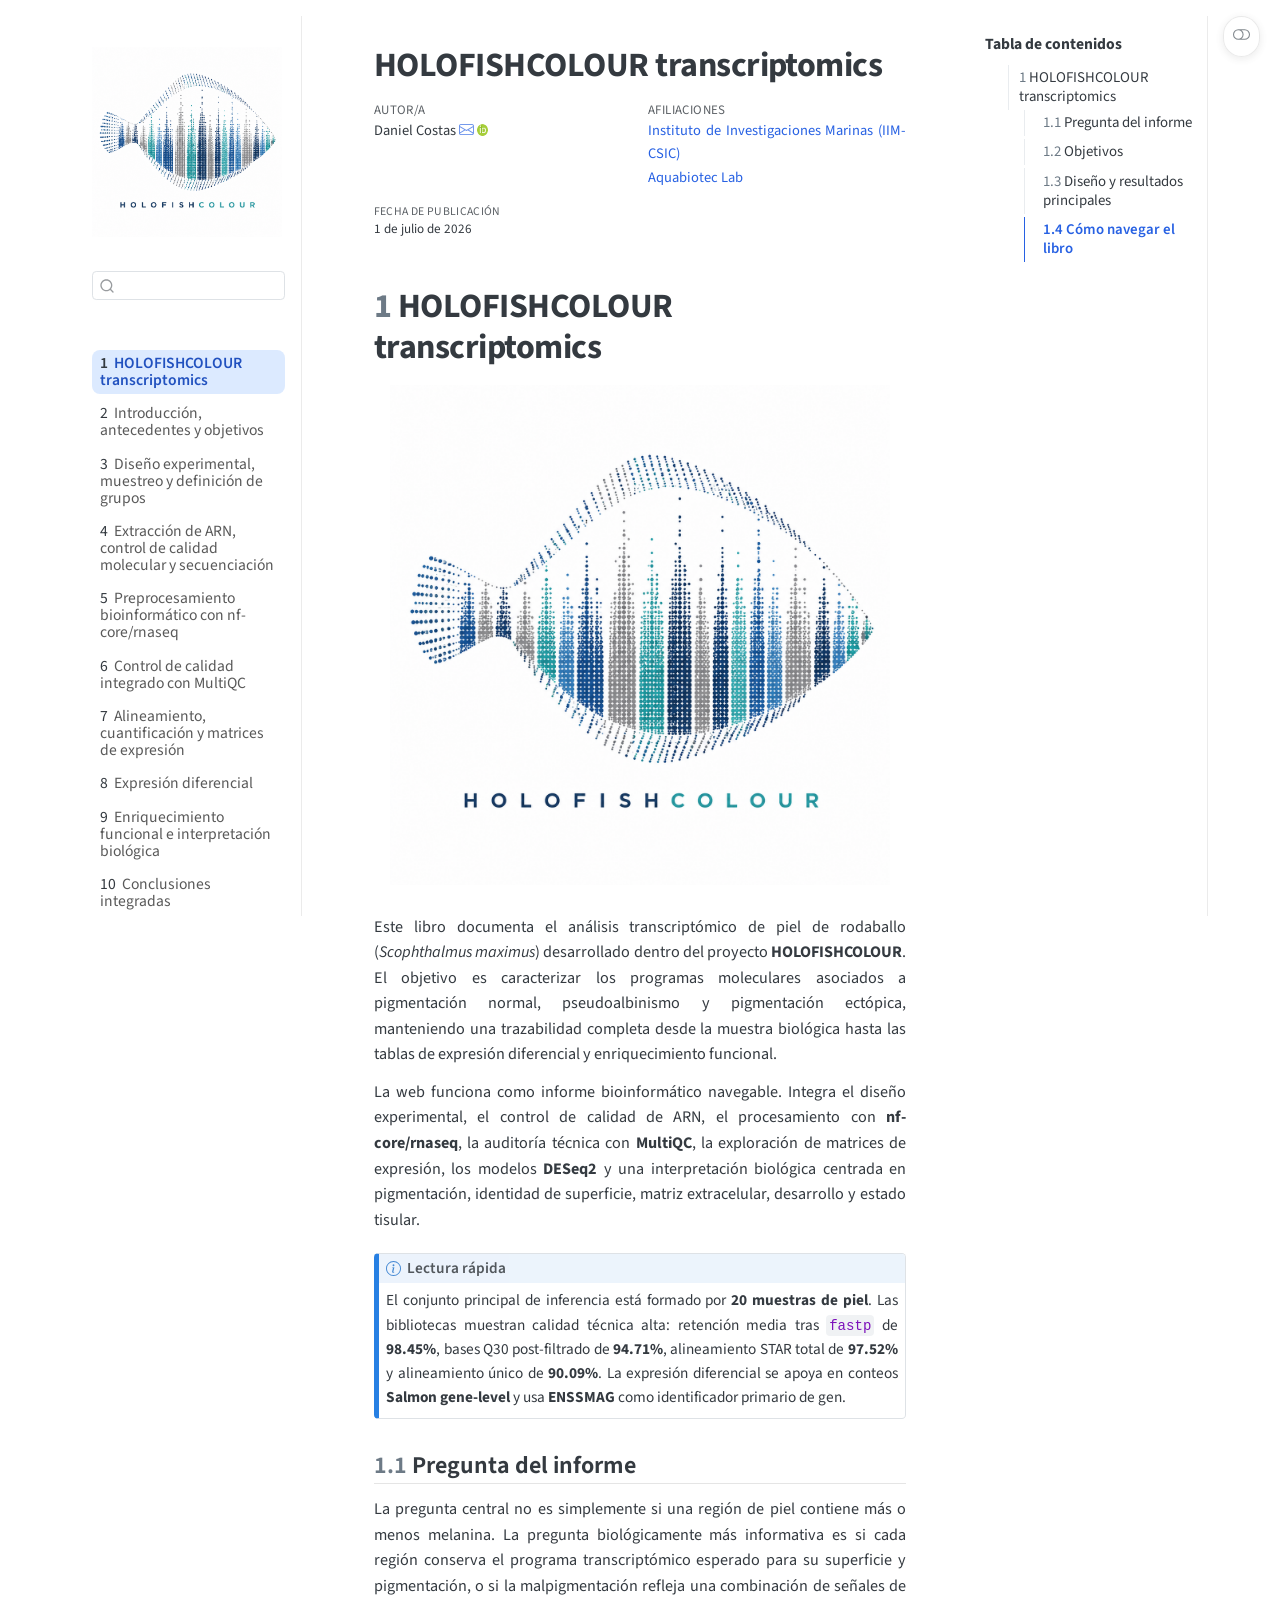
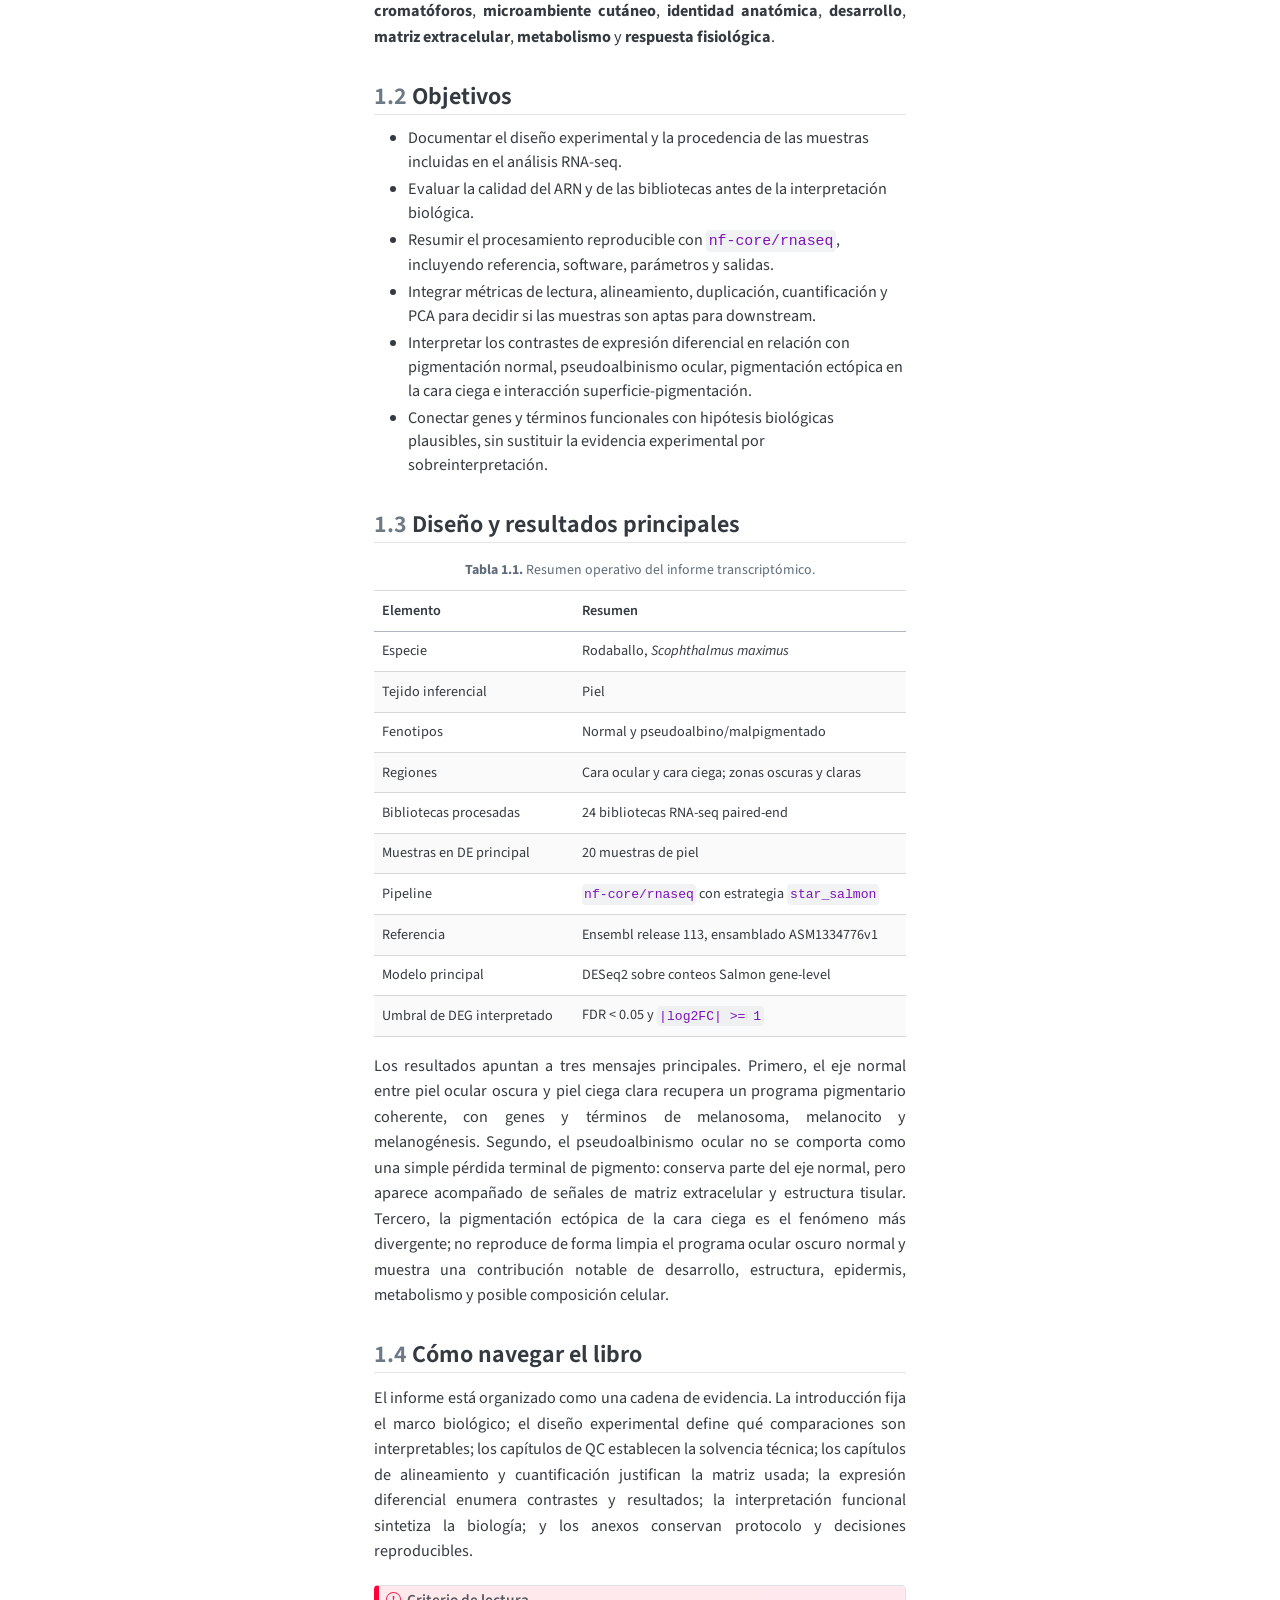
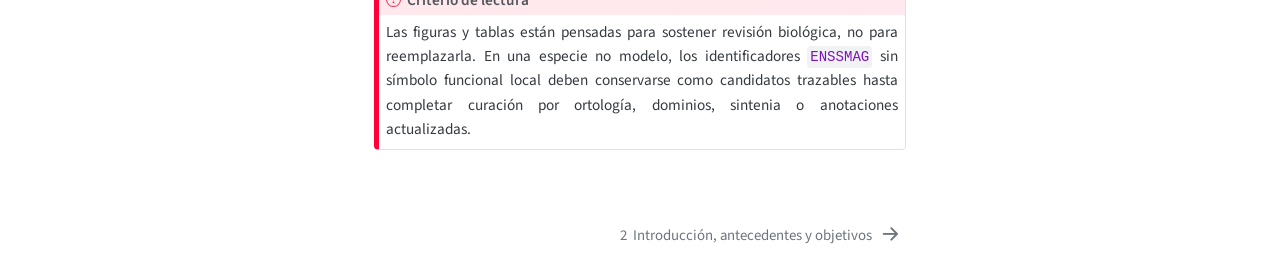
==== commit 8ba47b64: "Format captions and table headers" ====
--- a/docs/index.html
+++ b/docs/index.html
@@ -475,7 +475,7 @@
 <div id="tbl-index-summary" class="quarto-float quarto-figure quarto-figure-center anchored">
 <figure class="quarto-float quarto-float-tbl figure">
 <figcaption class="quarto-float-caption-top quarto-float-caption quarto-float-tbl" id="tbl-index-summary-caption-0ceaefa1-69ba-4598-a22c-09a6ac19f8ca">
-Tabla&nbsp;1.1: Resumen operativo del informe transcriptómico.
+<strong>Tabla&nbsp;1.1.</strong> Resumen operativo del informe transcriptómico.
 </figcaption>
 <div aria-describedby="tbl-index-summary-caption-0ceaefa1-69ba-4598-a22c-09a6ac19f8ca">
 <table class="caption-top table">
--- a/docs/styles.css
+++ b/docs/styles.css
@@ -284,7 +284,9 @@
   vertical-align: middle;
   font-weight: 600;
   padding: 0.5em 0.68em;
-  background-color: rgba(0, 0, 0, 0.045);
+  color: #1f2933;
+  background-color: #d8dee6;
+  border-bottom: 1px solid #aeb7c2;
 }
 
 td {
@@ -560,7 +562,9 @@
 }
 
 .quarto-dark th {
-  background-color: rgba(255, 255, 255, 0.08);
+  color: #f1f5f9;
+  background-color: #334155;
+  border-bottom-color: #64748b;
 }
 
 .quarto-dark tbody tr:nth-child(even) {
